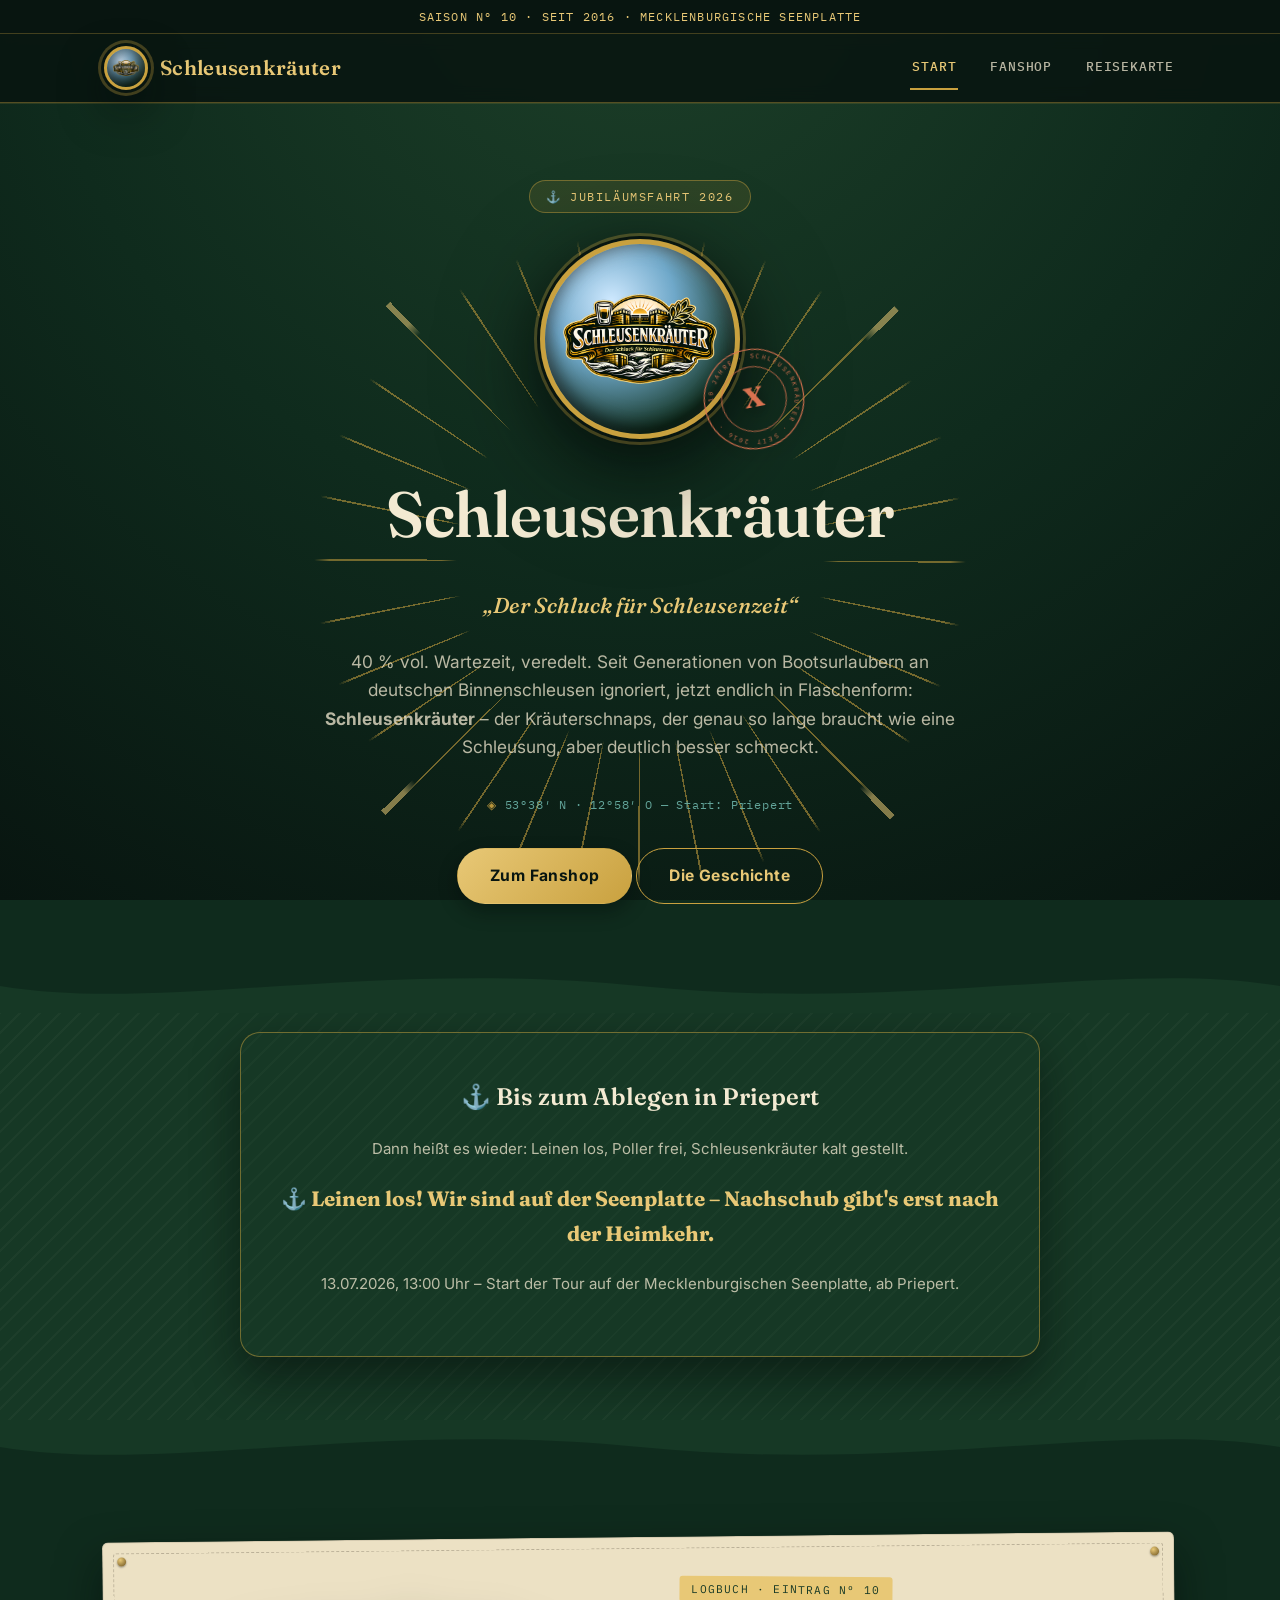
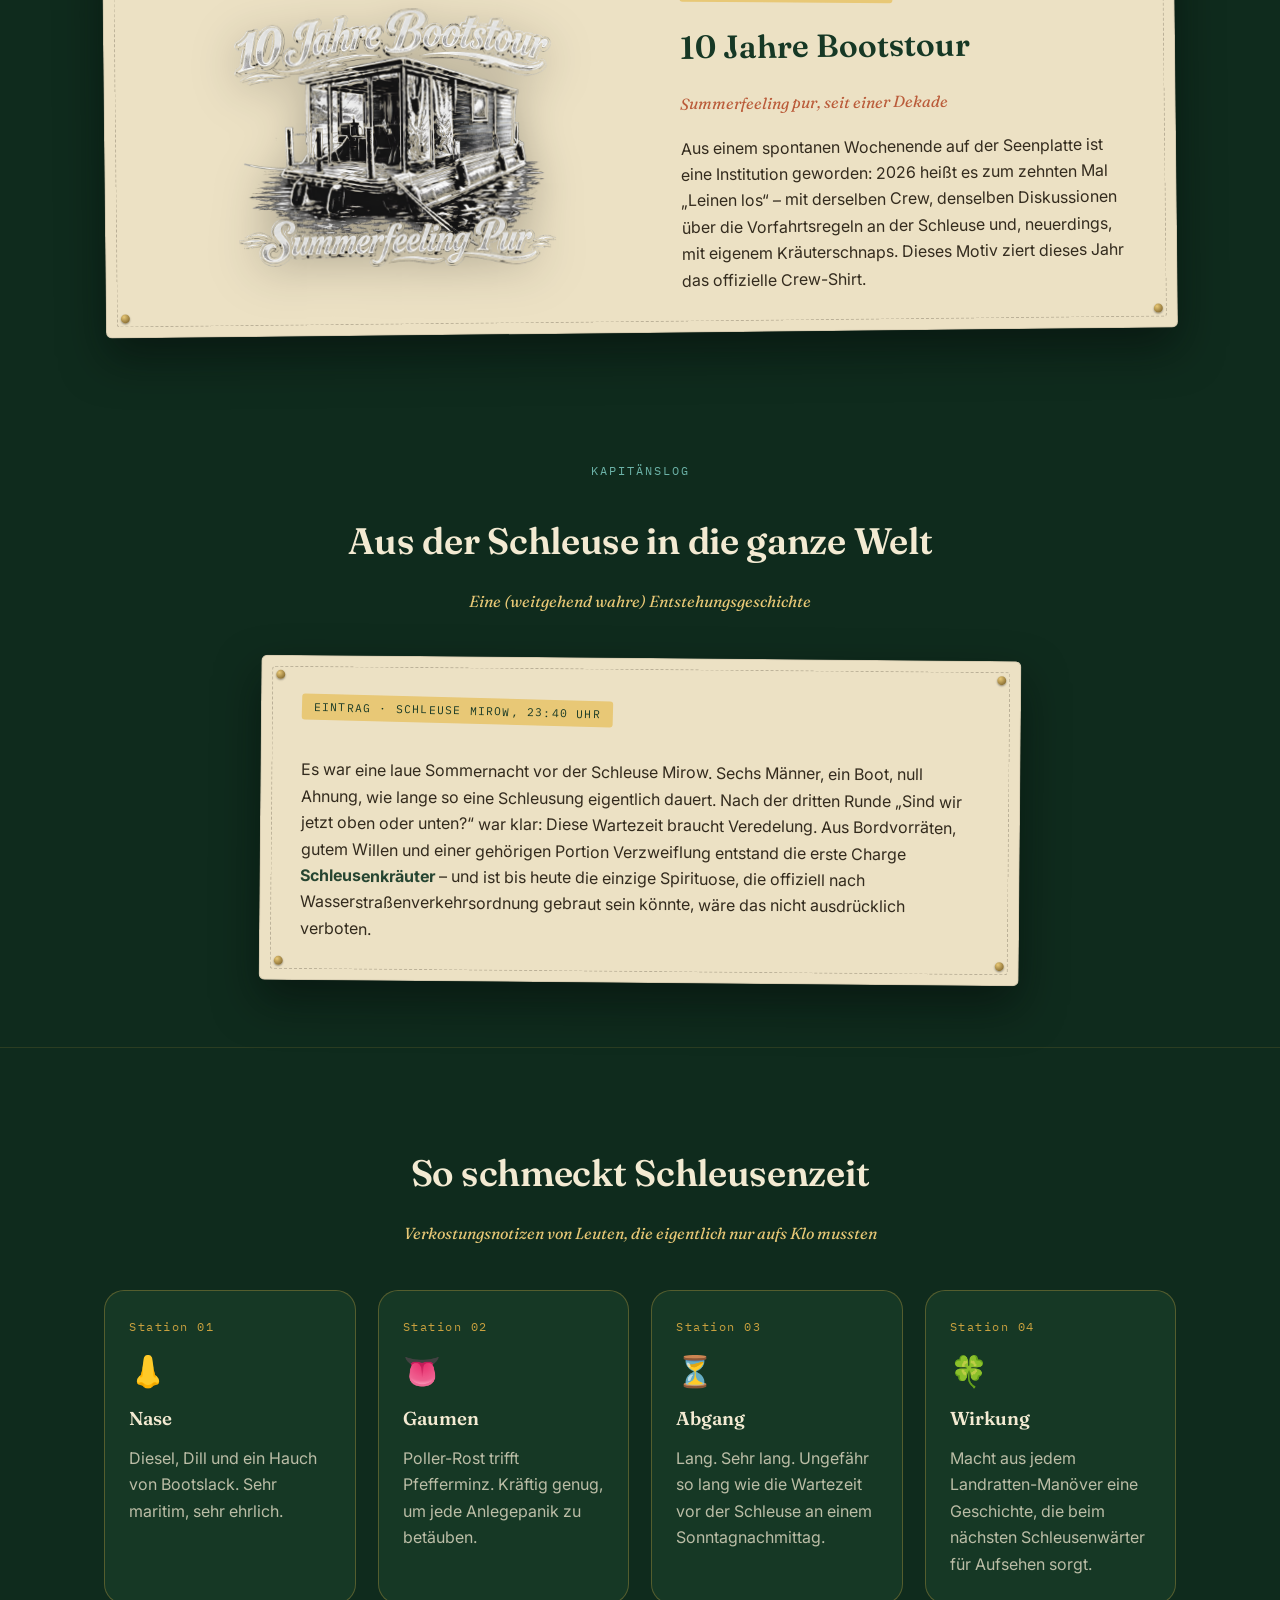
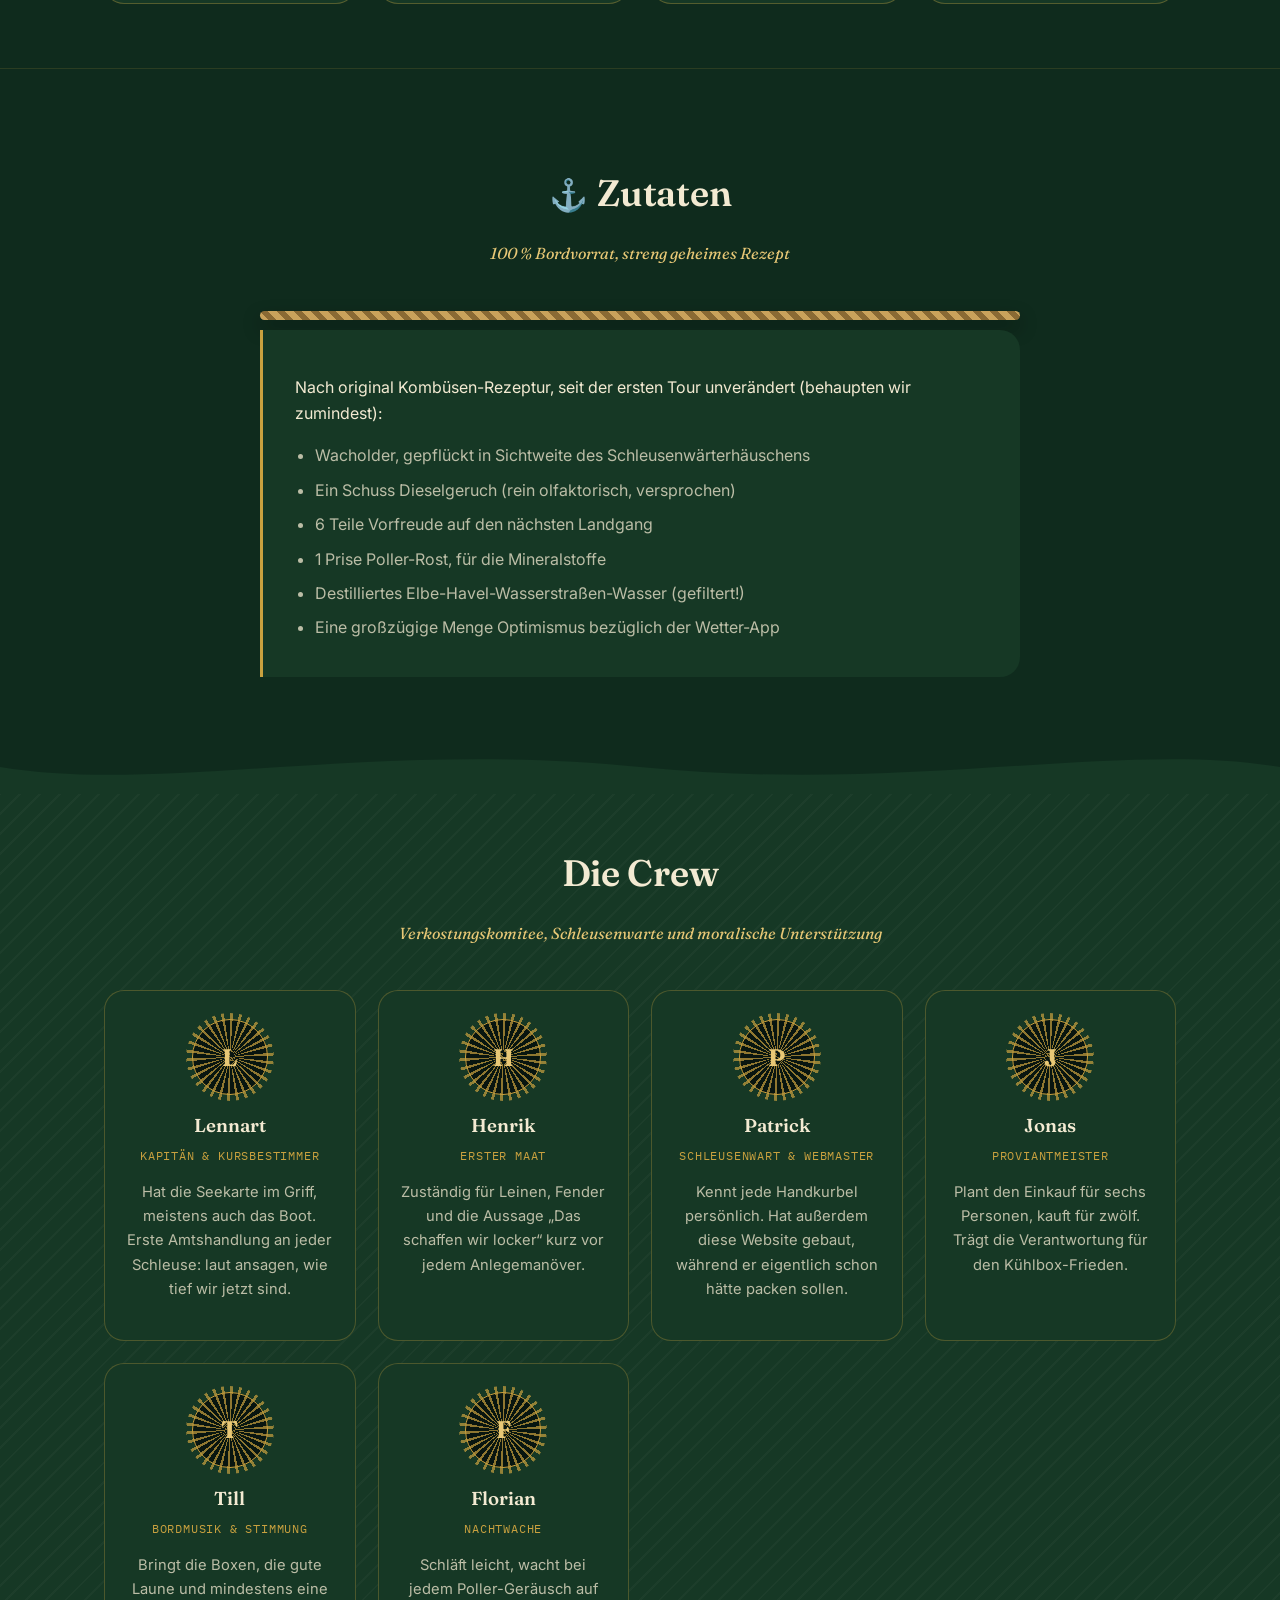
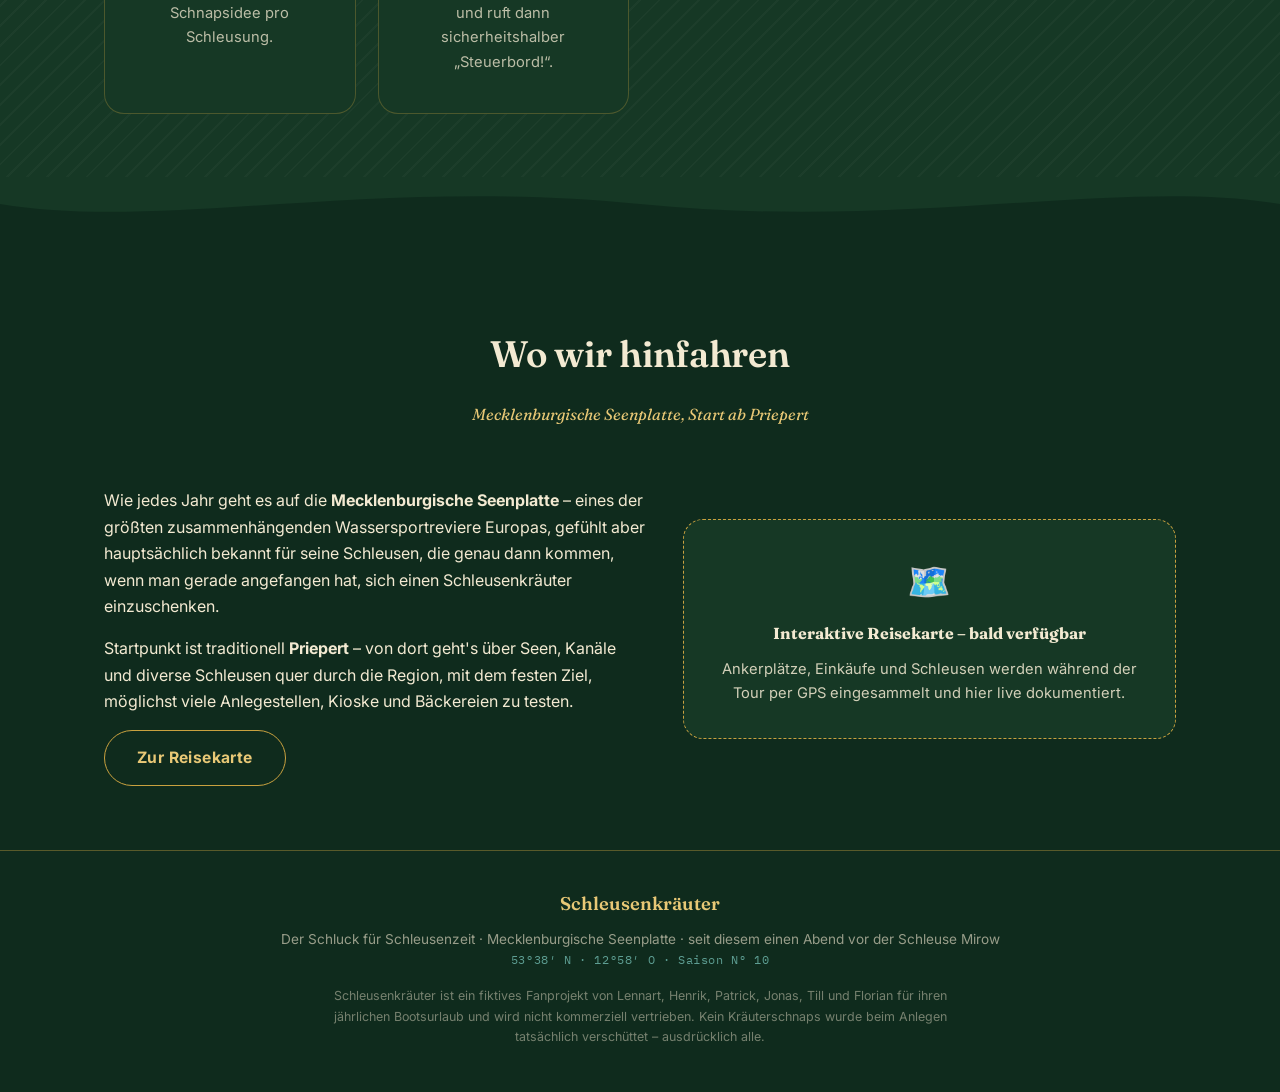
==== index.html @ 691bd2a2 "Schleusenkräuter Website" ====
<!DOCTYPE html>
<html lang="de">
<head>
<meta charset="UTF-8">
<meta name="viewport" content="width=device-width, initial-scale=1.0">
<title>Schleusenkräuter – Der Schluck für Schleusenzeit</title>
<meta name="description" content="Schleusenkräuter: der einzige Kräuterschnaps, der genau so lange braucht wie eine Schleusung. Aus der Schleuse in die ganze Welt.">
<link rel="icon" type="image/png" href="assets/img/favicon.png">
<link rel="preconnect" href="https://fonts.googleapis.com">
<link rel="preconnect" href="https://fonts.gstatic.com" crossorigin>
<link href="https://fonts.googleapis.com/css2?family=Fraunces:ital,opsz,wght@0,9..144,500;0,9..144,600;0,9..144,700;1,9..144,500;1,9..144,600&family=Inter:wght@400;500;600;700&family=IBM+Plex+Mono:wght@400;500;600&display=swap" rel="stylesheet">
<link rel="stylesheet" href="assets/css/style.css">
</head>
<body>

<a href="#main-content" class="skip-link">Zum Inhalt springen</a>

<div class="top-bar">Saison Nº 10 · Seit 2016 · Mecklenburgische Seenplatte</div>

<header class="site-header">
  <div class="nav-inner">
    <a href="index.html" class="brand">
      <span class="porthole"><img src="assets/img/logo.png" alt="Schleusenkräuter Logo"></span>
      Schleusenkräuter
    </a>
    <nav class="main-nav">
      <ul>
        <li><a href="index.html" class="active">Start</a></li>
        <li><a href="shop.html">Fanshop</a></li>
        <li><a href="karte.html">Reisekarte</a></li>
      </ul>
    </nav>
  </div>
</header>

<main id="main-content">

<section class="hero">
  <div class="compass-rose" aria-hidden="true"></div>
  <div class="container">
    <span class="hero-eyebrow"><span aria-hidden="true">⚓</span> Jubiläumsfahrt 2026</span>
    <div class="hero-badge-row">
      <div class="logo-hero porthole">
        <img src="assets/img/logo.png" alt="Schleusenkräuter Logo">
      </div>
      <svg class="stamp" viewBox="0 0 200 200" aria-hidden="true">
        <defs>
          <path id="stampCircle" d="M 100,100 m -76,0 a 76,76 0 1,1 152,0 a 76,76 0 1,1 -152,0" />
        </defs>
        <circle cx="100" cy="100" r="92" fill="none" stroke="currentColor" stroke-width="2"></circle>
        <circle cx="100" cy="100" r="60" fill="none" stroke="currentColor" stroke-width="1.5"></circle>
        <text font-family="var(--font-mono)" font-size="11.5" letter-spacing="3.2" fill="currentColor">
          <textPath href="#stampCircle" startOffset="2%">10 JAHRE · SCHLEUSENKRÄUTER · SEIT 2016 ·</textPath>
        </text>
        <text x="100" y="115" text-anchor="middle" font-family="var(--font-display)" font-weight="700" font-size="52" fill="currentColor">X</text>
      </svg>
    </div>
    <h1>Schleusenkräuter</h1>
    <p class="claim">„Der Schluck für Schleusenzeit“</p>
    <p class="lead">
      40&nbsp;% vol. Wartezeit, veredelt. Seit Generationen von Bootsurlaubern
      an deutschen Binnenschleusen ignoriert, jetzt endlich in Flaschenform:
      <strong>Schleusenkräuter</strong> – der Kräuterschnaps, der genau so lange
      braucht wie eine Schleusung, aber deutlich besser schmeckt.
    </p>
    <span class="coordinate-tag">53°38′ N · 12°58′ O — Start: Priepert</span>
    <div>
      <a href="shop.html" class="btn btn-primary">Zum Fanshop</a>
      <a href="#geschichte" class="btn btn-secondary">Die Geschichte</a>
    </div>
  </div>
</section>

<div class="wave-divider">
  <svg viewBox="0 0 1200 60" preserveAspectRatio="none" xmlns="http://www.w3.org/2000/svg">
    <path d="M0,30 C150,60 350,0 600,30 C850,60 1050,0 1200,30 L1200,60 L0,60 Z" fill="#163825"></path>
  </svg>
</div>

<section id="countdown" class="panel" style="border-top:none;padding-top:20px;">
  <div class="container">
    <div class="countdown-box">
      <h2><span aria-hidden="true">⚓</span> Bis zum Ablegen in Priepert</h2>
      <p class="countdown-note">Dann heißt es wieder: Leinen los, Poller frei, Schleusenkräuter kalt gestellt.</p>
      <div class="countdown-timer" id="countdown-timer">
        <div class="unit"><div class="num" id="cd-days">00</div><div class="label">Tage</div></div>
        <div class="unit"><div class="num" id="cd-hours">00</div><div class="label">Stunden</div></div>
        <div class="unit"><div class="num" id="cd-minutes">00</div><div class="label">Minuten</div></div>
        <div class="unit"><div class="num" id="cd-seconds">00</div><div class="label">Sekunden</div></div>
      </div>
      <p id="countdown-expired" class="countdown-expired" style="display:none;"></p>
      <p class="countdown-note">13.07.2026, 13:00 Uhr – Start der Tour auf der Mecklenburgischen Seenplatte, ab Priepert.</p>
    </div>
  </div>
</section>

<div class="wave-divider flip">
  <svg viewBox="0 0 1200 60" preserveAspectRatio="none" xmlns="http://www.w3.org/2000/svg">
    <path d="M0,30 C150,60 350,0 600,30 C850,60 1050,0 1200,30 L1200,60 L0,60 Z" fill="#163825"></path>
  </svg>
</div>

<section id="jubilaeum" style="border-top:none;">
  <div class="container">
    <div class="logbook-page">
      <span class="rivet tl"></span><span class="rivet tr"></span><span class="rivet bl"></span><span class="rivet br"></span>
      <div class="route-box">
        <div style="display:flex;justify-content:center;">
          <img src="assets/img/tshirt-design-10jahre.png" alt="10 Jahre Bootstour – Summerfeeling Pur" style="max-width:320px;width:100%;filter:drop-shadow(0 10px 24px rgba(0,0,0,0.35));">
        </div>
        <div>
          <span class="logbook-tab">Logbuch · Eintrag Nº 10</span>
          <h2 class="anchor">10 Jahre Bootstour</h2>
          <p class="section-sub">Summerfeeling pur, seit einer Dekade</p>
          <p>
            Aus einem spontanen Wochenende auf der Seenplatte ist eine Institution geworden:
            2026 heißt es zum zehnten Mal „Leinen los“ – mit derselben Crew, denselben
            Diskussionen über die Vorfahrtsregeln an der Schleuse und, neuerdings, mit
            eigenem Kräuterschnaps. Dieses Motiv ziert dieses Jahr das offizielle Crew-Shirt.
          </p>
        </div>
      </div>
    </div>
  </div>
</section>

<section id="geschichte" style="border-top:none;">
  <div class="container">
    <span class="eyebrow">Kapitänslog</span>
    <h2 class="section-title">Aus der Schleuse in die ganze Welt</h2>
    <p class="section-sub" style="text-align:center;">Eine (weitgehend wahre) Entstehungsgeschichte</p>
    <div class="logbook-page" style="max-width:760px;margin:0 auto;transform:rotate(0.5deg);">
      <span class="rivet tl"></span><span class="rivet tr"></span><span class="rivet bl"></span><span class="rivet br"></span>
      <span class="logbook-tab">Eintrag · Schleuse Mirow, 23:40 Uhr</span>
      <p>
        Es war eine laue Sommernacht vor der Schleuse Mirow. Sechs Männer, ein Boot,
        null Ahnung, wie lange so eine Schleusung eigentlich dauert. Nach der dritten
        Runde „Sind wir jetzt oben oder unten?“ war klar: Diese Wartezeit braucht
        Veredelung. Aus Bordvorräten, gutem Willen und einer gehörigen Portion
        Verzweiflung entstand die erste Charge <strong>Schleusenkräuter</strong> –
        und ist bis heute die einzige Spirituose, die offiziell nach Wasserstraßenverkehrsordnung
        gebraut sein könnte, wäre das nicht ausdrücklich verboten.
      </p>
    </div>
  </div>
</section>

<section id="verkostung">
  <div class="container">
    <h2 class="section-title">So schmeckt Schleusenzeit</h2>
    <p class="section-sub">Verkostungsnotizen von Leuten, die eigentlich nur aufs Klo mussten</p>
    <div class="tasting-grid">
      <div class="tasting-card">
        <span class="step">Station 01</span>
        <div class="icon" aria-hidden="true">👃</div>
        <h3>Nase</h3>
        <p>Diesel, Dill und ein Hauch von Bootslack. Sehr maritim, sehr ehrlich.</p>
      </div>
      <div class="tasting-card">
        <span class="step">Station 02</span>
        <div class="icon" aria-hidden="true">👅</div>
        <h3>Gaumen</h3>
        <p>Poller-Rost trifft Pfefferminz. Kräftig genug, um jede Anlegepanik zu betäuben.</p>
      </div>
      <div class="tasting-card">
        <span class="step">Station 03</span>
        <div class="icon" aria-hidden="true">⏳</div>
        <h3>Abgang</h3>
        <p>Lang. Sehr lang. Ungefähr so lang wie die Wartezeit vor der Schleuse an einem Sonntagnachmittag.</p>
      </div>
      <div class="tasting-card">
        <span class="step">Station 04</span>
        <div class="icon" aria-hidden="true">🍀</div>
        <h3>Wirkung</h3>
        <p>Macht aus jedem Landratten-Manöver eine Geschichte, die beim nächsten Schleusenwärter für Aufsehen sorgt.</p>
      </div>
    </div>
  </div>
</section>

<section id="zutaten">
  <div class="container">
    <h2 class="section-title anchor">Zutaten</h2>
    <p class="section-sub">100&nbsp;% Bordvorrat, streng geheimes Rezept</p>
    <div class="rope-divider"></div>
    <div class="ingredients-box">
      <p>Nach original Kombüsen-Rezeptur, seit der ersten Tour unverändert (behaupten wir zumindest):</p>
      <ul>
        <li>Wacholder, gepflückt in Sichtweite des Schleusenwärterhäuschens</li>
        <li>Ein Schuss Dieselgeruch (rein olfaktorisch, versprochen)</li>
        <li>6 Teile Vorfreude auf den nächsten Landgang</li>
        <li>1 Prise Poller-Rost, für die Mineralstoffe</li>
        <li>Destilliertes Elbe-Havel-Wasserstraßen-Wasser (gefiltert!)</li>
        <li>Eine großzügige Menge Optimismus bezüglich der Wetter-App</li>
      </ul>
    </div>
  </div>
</section>

<div class="wave-divider">
  <svg viewBox="0 0 1200 60" preserveAspectRatio="none" xmlns="http://www.w3.org/2000/svg">
    <path d="M0,30 C150,60 350,0 600,30 C850,60 1050,0 1200,30 L1200,60 L0,60 Z" fill="#163825"></path>
  </svg>
</div>

<section id="crew" class="panel" style="border-top:none;padding-top:20px;">
  <div class="container">
    <h2 class="section-title">Die Crew</h2>
    <p class="section-sub">Verkostungskomitee, Schleusenwarte und moralische Unterstützung</p>
    <div class="crew-grid">
      <div class="crew-card">
        <div class="crew-avatar"><span>L</span></div>
        <h3>Lennart</h3>
        <div class="crew-role">Kapitän &amp; Kursbestimmer</div>
        <p class="desc">Hat die Seekarte im Griff, meistens auch das Boot. Erste Amtshandlung an jeder Schleuse: laut ansagen, wie tief wir jetzt sind.</p>
      </div>
      <div class="crew-card">
        <div class="crew-avatar"><span>H</span></div>
        <h3>Henrik</h3>
        <div class="crew-role">Erster Maat</div>
        <p class="desc">Zuständig für Leinen, Fender und die Aussage „Das schaffen wir locker“ kurz vor jedem Anlegemanöver.</p>
      </div>
      <div class="crew-card">
        <div class="crew-avatar"><span>P</span></div>
        <h3>Patrick</h3>
        <div class="crew-role">Schleusenwart &amp; Webmaster</div>
        <p class="desc">Kennt jede Handkurbel persönlich. Hat außerdem diese Website gebaut, während er eigentlich schon hätte packen sollen.</p>
      </div>
      <div class="crew-card">
        <div class="crew-avatar"><span>J</span></div>
        <h3>Jonas</h3>
        <div class="crew-role">Proviantmeister</div>
        <p class="desc">Plant den Einkauf für sechs Personen, kauft für zwölf. Trägt die Verantwortung für den Kühlbox-Frieden.</p>
      </div>
      <div class="crew-card">
        <div class="crew-avatar"><span>T</span></div>
        <h3>Till</h3>
        <div class="crew-role">Bordmusik &amp; Stimmung</div>
        <p class="desc">Bringt die Boxen, die gute Laune und mindestens eine Schnapsidee pro Schleusung.</p>
      </div>
      <div class="crew-card">
        <div class="crew-avatar"><span>F</span></div>
        <h3>Florian</h3>
        <div class="crew-role">Nachtwache</div>
        <p class="desc">Schläft leicht, wacht bei jedem Poller-Geräusch auf und ruft dann sicherheitshalber „Steuerbord!“.</p>
      </div>
    </div>
  </div>
</section>

<div class="wave-divider flip">
  <svg viewBox="0 0 1200 60" preserveAspectRatio="none" xmlns="http://www.w3.org/2000/svg">
    <path d="M0,30 C150,60 350,0 600,30 C850,60 1050,0 1200,30 L1200,60 L0,60 Z" fill="#163825"></path>
  </svg>
</div>

<section id="reise" style="border-top:none;">
  <div class="container">
    <h2 class="section-title">Wo wir hinfahren</h2>
    <p class="section-sub">Mecklenburgische Seenplatte, Start ab Priepert</p>
    <div class="route-box">
      <div>
        <p>
          Wie jedes Jahr geht es auf die <strong>Mecklenburgische Seenplatte</strong> –
          eines der größten zusammenhängenden Wassersportreviere Europas, gefühlt aber
          hauptsächlich bekannt für seine Schleusen, die genau dann kommen, wenn man
          gerade angefangen hat, sich einen Schleusenkräuter einzuschenken.
        </p>
        <p>
          Startpunkt ist traditionell <strong>Priepert</strong> – von dort geht's über
          Seen, Kanäle und diverse Schleusen quer durch die Region, mit dem festen Ziel,
          möglichst viele Anlegestellen, Kioske und Bäckereien zu testen.
        </p>
        <a href="karte.html" class="btn btn-secondary">Zur Reisekarte</a>
      </div>
      <div class="route-map-teaser">
        <div class="pin" aria-hidden="true">🗺️</div>
        <strong>Interaktive Reisekarte – bald verfügbar</strong>
        <p style="margin:0;font-size:0.92rem;opacity:0.85;">
          Ankerplätze, Einkäufe und Schleusen werden während der Tour per GPS
          eingesammelt und hier live dokumentiert.
        </p>
      </div>
    </div>
  </div>
</section>

</main>

<footer class="site-footer">
  <div class="footer-brand">Schleusenkräuter</div>
  <div>Der Schluck für Schleusenzeit · Mecklenburgische Seenplatte · seit diesem einen Abend vor der Schleuse Mirow</div>
  <div class="footer-meta">53°38′ N · 12°58′ O · Saison Nº 10</div>
  <p class="disclaimer">
    Schleusenkräuter ist ein fiktives Fanprojekt von Lennart, Henrik, Patrick, Jonas, Till
    und Florian für ihren jährlichen Bootsurlaub und wird nicht kommerziell vertrieben.
    Kein Kräuterschnaps wurde beim Anlegen tatsächlich verschüttet – ausdrücklich alle.
  </p>
</footer>

<script src="assets/js/countdown.js"></script>
</body>
</html>
---- assets/css/style.css ----
/* ===========================================================
   Schleusenkräuter – "Der Schluck für Schleusenzeit"
   Design: Logbuch am Nachtwasser — Bordinstrumente, Chartpapier,
   Messing-Beschläge. Palette und Bogen-Typografie sind vom
   Original-Logo abgeleitet.
   =========================================================== */

:root {
  /* Nachtwasser / Marine */
  --ink: #081510;
  --marine: #0f2b1d;
  --marine-2: #16382585;
  --marine-2-solid: #163825;
  --marine-3: #1e4a32;

  /* Messing / Brass */
  --brass: #c9a13f;
  --brass-light: #e8c876;
  --brass-dim: #8a6f34;

  /* Chartpapier */
  --cream: #f3ead2;
  --cream-dim: rgba(243, 234, 210, 0.75);
  --paper: #ece1c4;
  --paper-ink: #241c10;

  /* Signal / Akzent */
  --rust: #b6502e;
  --rust-light: #d97250;
  --teal: #3f8f83;
  --teal-light: #6cb3a8;

  --shadow: 0 20px 44px rgba(3, 10, 7, 0.5);
  --shadow-sm: 0 8px 18px rgba(3, 10, 7, 0.4);
  --radius: 20px;
  --radius-sm: 12px;

  --font-display: "Fraunces", Georgia, "Times New Roman", serif;
  --font-body: "Inter", "Segoe UI", Tahoma, Geneva, Verdana, sans-serif;
  --font-mono: "IBM Plex Mono", "Consolas", monospace;
}

* { box-sizing: border-box; }

html { scroll-behavior: smooth; }

body {
  margin: 0;
  background-color: var(--marine);
  background-image:
    radial-gradient(circle at 50% -8%, #1d4029 0%, #0f2b1d 52%, var(--ink) 100%),
    repeating-linear-gradient(0deg, rgba(201, 161, 63, 0.045) 0px, rgba(201, 161, 63, 0.045) 1px, transparent 1px, transparent 30px),
    repeating-linear-gradient(90deg, rgba(201, 161, 63, 0.045) 0px, rgba(201, 161, 63, 0.045) 1px, transparent 1px, transparent 30px);
  background-attachment: fixed;
  color: var(--cream);
  font-family: var(--font-body);
  line-height: 1.65;
  -webkit-font-smoothing: antialiased;
}

a { color: inherit; }

img { max-width: 100%; display: block; }

.container {
  max-width: 1120px;
  margin: 0 auto;
  padding: 0 24px;
}

:focus-visible {
  outline: 2px solid var(--brass-light);
  outline-offset: 3px;
  border-radius: 4px;
}

@media (prefers-reduced-motion: reduce) {
  *, *::before, *::after { animation-duration: 0.001ms !important; animation-iteration-count: 1 !important; transition-duration: 0.001ms !important; }
}

.skip-link {
  position: absolute;
  left: 12px;
  top: -60px;
  z-index: 100;
  background: var(--brass-light);
  color: var(--ink);
  font-family: var(--font-mono);
  font-size: 0.85rem;
  font-weight: 600;
  padding: 12px 20px;
  border-radius: 8px;
  text-decoration: none;
  transition: top 0.2s;
}

.skip-link:focus {
  top: 12px;
}

/* ---------- Utility bar ---------- */
.top-bar {
  background: var(--ink);
  color: var(--brass-light);
  font-family: var(--font-mono);
  font-size: 0.72rem;
  letter-spacing: 1.2px;
  text-transform: uppercase;
  text-align: center;
  padding: 7px 12px;
  border-bottom: 1px solid rgba(201, 161, 63, 0.3);
}

/* ---------- Header / Nav ---------- */
header.site-header {
  position: sticky;
  top: 0;
  z-index: 50;
  background: rgba(8, 21, 16, 0.88);
  backdrop-filter: blur(8px);
  border-bottom: 1px solid rgba(201, 161, 63, 0.4);
}

.nav-inner {
  display: flex;
  align-items: center;
  justify-content: space-between;
  padding: 12px 24px;
  max-width: 1120px;
  margin: 0 auto;
}

.brand {
  display: flex;
  align-items: center;
  gap: 12px;
  font-family: var(--font-display);
  font-weight: 600;
  font-size: 1.28rem;
  color: var(--brass-light);
  text-decoration: none;
  letter-spacing: 0.3px;
}

.brand img { width: 44px; height: auto; border-radius: 8px; }

nav.main-nav ul {
  list-style: none;
  display: flex;
  gap: 30px;
  margin: 0;
  padding: 0;
}

nav.main-nav a {
  display: inline-flex;
  align-items: center;
  min-height: 44px;
  text-decoration: none;
  color: var(--cream-dim);
  font-family: var(--font-mono);
  font-size: 0.82rem;
  font-weight: 500;
  letter-spacing: 0.8px;
  text-transform: uppercase;
  padding: 0 2px;
  border-bottom: 2px solid transparent;
  transition: border-color 0.2s, color 0.2s;
}

nav.main-nav a:hover,
nav.main-nav a.active {
  color: var(--brass-light);
  border-color: var(--brass);
}

/* ---------- Buttons ---------- */
.btn {
  display: inline-flex;
  align-items: center;
  justify-content: center;
  min-height: 44px;
  padding: 14px 32px;
  border-radius: 40px;
  font-weight: 700;
  text-decoration: none;
  letter-spacing: 0.4px;
  transition: transform 0.15s, box-shadow 0.15s, background 0.15s;
  border: 1.5px solid transparent;
  cursor: pointer;
  font-size: 0.98rem;
  font-family: var(--font-body);
}

.btn-primary {
  background: linear-gradient(135deg, var(--brass-light), var(--brass));
  color: var(--ink);
  box-shadow: var(--shadow-sm);
}

.btn-primary:hover { transform: translateY(-2px); box-shadow: var(--shadow); }
.btn-primary:active:not(.disabled):not([disabled]) { transform: scale(0.97); }

.btn-secondary {
  background: transparent;
  color: var(--brass-light);
  border-color: var(--brass);
}

.btn-secondary:hover {
  background: rgba(201, 161, 63, 0.12);
  border-color: var(--brass-light);
}

.btn-secondary:active:not(.disabled):not([disabled]) { transform: scale(0.97); }

.btn[disabled],
.btn.disabled {
  opacity: 0.55;
  cursor: not-allowed;
  filter: grayscale(0.3);
}

/* ---------- Hero ---------- */
.hero {
  position: relative;
  text-align: center;
  padding: 76px 24px 56px;
  overflow: hidden;
  isolation: isolate;
}

.compass-rose {
  position: absolute;
  top: 50%;
  left: 50%;
  width: min(78vw, 720px);
  aspect-ratio: 1;
  transform: translate(-50%, -46%);
  border-radius: 50%;
  z-index: -1;
  pointer-events: none;
  opacity: 0.55;
}

.compass-rose::before,
.compass-rose::after {
  content: "";
  position: absolute;
  inset: 0;
  border-radius: 50%;
}

.compass-rose::before {
  background: repeating-conic-gradient(from 0deg, var(--brass) 0deg 0.35deg, transparent 0.35deg 11.25deg);
  -webkit-mask-image: radial-gradient(circle, transparent 36%, #000 39%, #000 61%, transparent 64%);
  mask-image: radial-gradient(circle, transparent 36%, #000 39%, #000 61%, transparent 64%);
  animation: compass-spin 200s linear infinite;
}

.compass-rose::after {
  background: repeating-conic-gradient(from 45deg, var(--brass-light) 0deg 1deg, transparent 1deg 90deg);
  -webkit-mask-image: radial-gradient(circle, transparent 62%, #000 65%, #000 74%, transparent 77%);
  mask-image: radial-gradient(circle, transparent 62%, #000 65%, #000 74%, transparent 77%);
}

@keyframes compass-spin {
  to { transform: rotate(360deg); }
}

.hero-eyebrow {
  display: inline-flex;
  align-items: center;
  gap: 8px;
  font-family: var(--font-mono);
  font-size: 0.72rem;
  letter-spacing: 1.6px;
  text-transform: uppercase;
  color: var(--brass-light);
  background: rgba(201, 161, 63, 0.12);
  border: 1px solid rgba(201, 161, 63, 0.45);
  border-radius: 30px;
  padding: 6px 16px;
  margin-bottom: 26px;
}

.hero-badge-row {
  position: relative;
  display: flex;
  justify-content: center;
  margin-bottom: 22px;
}

.hero .logo-hero {
  width: 220px;
  margin: 0 auto;
  filter: drop-shadow(var(--shadow));
}

.stamp {
  position: absolute;
  right: calc(50% - 168px);
  bottom: -14px;
  width: 108px;
  height: 108px;
  color: var(--rust-light);
  transform: rotate(-11deg);
  filter: drop-shadow(0 4px 8px rgba(0, 0, 0, 0.45));
}

.stamp text { fill: currentColor; }

.hero h1 {
  font-family: var(--font-display);
  font-weight: 600;
  font-size: clamp(2.4rem, 6vw, 4rem);
  margin: 0 0 10px;
  color: var(--cream);
  letter-spacing: -0.5px;
}

.hero .claim {
  font-family: var(--font-display);
  font-style: italic;
  font-weight: 500;
  font-size: 1.35rem;
  color: var(--brass-light);
  margin-bottom: 24px;
}

.hero .lead {
  max-width: 640px;
  margin: 0 auto 28px;
  font-size: 1.08rem;
  color: var(--cream-dim);
}

.coordinate-tag {
  display: inline-block;
  font-family: var(--font-mono);
  font-size: 0.78rem;
  letter-spacing: 0.8px;
  color: var(--teal-light);
  margin-bottom: 34px;
  opacity: 0.9;
}

.coordinate-tag::before { content: "◈ "; color: var(--brass); }

/* ---------- Wave dividers ---------- */
.wave-divider {
  display: block;
  width: 100%;
  height: 54px;
  margin: -1px 0;
  line-height: 0;
  position: relative;
  z-index: 1;
}

.wave-divider svg { width: 100%; height: 100%; display: block; }

.wave-divider.flip { transform: rotate(180deg); }

/* ---------- Sections ---------- */
section {
  padding: 64px 0;
  border-top: 1px solid rgba(201, 161, 63, 0.15);
  position: relative;
}

.eyebrow {
  display: block;
  text-align: center;
  font-family: var(--font-mono);
  font-size: 0.75rem;
  letter-spacing: 2px;
  text-transform: uppercase;
  color: var(--teal-light);
  margin-bottom: 12px;
}

.section-title {
  font-family: var(--font-display);
  font-weight: 600;
  font-size: clamp(1.7rem, 3.2vw, 2.3rem);
  color: var(--cream);
  text-align: center;
  margin-bottom: 8px;
  letter-spacing: -0.3px;
}

.section-sub {
  text-align: center;
  color: var(--brass-light);
  font-family: var(--font-display);
  font-style: italic;
  margin-bottom: 44px;
}

/* ---------- Countdown / Bordinstrument ---------- */
.countdown-box {
  background:
    repeating-linear-gradient(135deg, rgba(243, 234, 210, 0.025) 0px, rgba(243, 234, 210, 0.025) 2px, transparent 2px, transparent 14px),
    var(--marine-2-solid);
  border: 1px solid rgba(201, 161, 63, 0.5);
  border-radius: var(--radius);
  padding: 44px 28px;
  text-align: center;
  box-shadow: var(--shadow);
  max-width: 800px;
  margin: 0 auto;
}

.countdown-box h2 {
  font-family: var(--font-display);
  font-weight: 600;
  color: var(--cream);
  margin-top: 0;
}

.countdown-timer {
  display: flex;
  justify-content: center;
  gap: 16px;
  flex-wrap: wrap;
  margin: 30px 0 14px;
}

.countdown-timer .unit {
  background: var(--ink);
  border: 1.5px solid var(--brass);
  border-radius: 14px;
  min-width: 92px;
  padding: 18px 10px;
  box-shadow: inset 0 0 0 3px rgba(201, 161, 63, 0.12);
}

.countdown-timer .unit .num {
  font-size: 2.1rem;
  font-weight: 600;
  color: var(--brass-light);
  font-family: var(--font-mono);
  line-height: 1;
  font-variant-numeric: tabular-nums;
}

.countdown-timer .unit .label {
  font-size: 0.68rem;
  text-transform: uppercase;
  letter-spacing: 1.4px;
  color: var(--cream-dim);
  margin-top: 8px;
  font-family: var(--font-mono);
}

.countdown-note {
  font-size: 0.94rem;
  color: var(--cream-dim);
}

.countdown-expired {
  font-size: 1.3rem;
  color: var(--brass-light);
  font-weight: 700;
  font-family: var(--font-display);
}

/* ---------- Logbuch-Seiten (Chartpapier-Karten) ---------- */
.logbook-page {
  background: var(--paper);
  color: var(--paper-ink);
  border-radius: 6px;
  padding: 38px 40px;
  box-shadow: var(--shadow);
  position: relative;
  transform: rotate(-0.6deg);
  border: 1px solid rgba(36, 28, 16, 0.12);
}

.logbook-page::before {
  content: "";
  position: absolute;
  inset: 10px;
  border: 1px dashed rgba(36, 28, 16, 0.25);
  border-radius: 3px;
  pointer-events: none;
}

.logbook-page .rivet {
  position: absolute;
  width: 9px;
  height: 9px;
  border-radius: 50%;
  background: radial-gradient(circle at 35% 30%, var(--brass-light), var(--brass-dim) 75%);
  box-shadow: 0 1px 2px rgba(0, 0, 0, 0.4);
}

.logbook-page .rivet.tl { top: 14px; left: 14px; }
.logbook-page .rivet.tr { top: 14px; right: 14px; }
.logbook-page .rivet.bl { bottom: 14px; left: 14px; }
.logbook-page .rivet.br { bottom: 14px; right: 14px; }

.logbook-tab {
  display: inline-block;
  font-family: var(--font-mono);
  font-size: 0.7rem;
  letter-spacing: 1.2px;
  text-transform: uppercase;
  color: var(--marine-2-solid);
  background: var(--brass-light);
  padding: 4px 12px;
  border-radius: 3px;
  margin-bottom: 18px;
  transform: rotate(1deg);
}

.logbook-page h2 {
  font-family: var(--font-display);
  font-weight: 600;
  font-size: clamp(1.5rem, 3vw, 2rem);
  color: var(--marine-2-solid);
  margin: 0 0 6px;
}

.logbook-page .section-sub {
  color: var(--rust);
  text-align: left;
  margin-bottom: 18px;
}

.logbook-page p { color: var(--paper-ink); opacity: 0.92; }
.logbook-page p:last-child { margin-bottom: 0; }
.logbook-page strong { color: var(--marine-2-solid); }

/* ---------- Tasting notes / product ---------- */
.tasting-grid {
  display: grid;
  grid-template-columns: repeat(auto-fit, minmax(220px, 1fr));
  gap: 22px;
  margin-top: 10px;
}

.tasting-card {
  background: var(--marine-2-solid);
  border: 1px solid rgba(201, 161, 63, 0.35);
  border-radius: var(--radius);
  padding: 26px 24px;
  text-align: left;
  position: relative;
}

.tasting-card .step {
  font-family: var(--font-mono);
  font-size: 0.72rem;
  letter-spacing: 1.5px;
  color: var(--brass);
  display: block;
  margin-bottom: 10px;
}

.tasting-card .icon { font-size: 1.9rem; margin-bottom: 8px; display: block; }

.tasting-card h3 {
  color: var(--cream);
  font-family: var(--font-display);
  font-weight: 600;
  margin: 0 0 10px;
}

.tasting-card p { color: var(--cream-dim); margin: 0; }

.ingredients-box {
  background: var(--marine-2-solid);
  border-left: 3px solid var(--brass);
  border-radius: 0 var(--radius) var(--radius) 0;
  padding: 28px 32px;
  max-width: 760px;
  margin: 0 auto;
}

.ingredients-box ul { margin: 12px 0 0; padding-left: 20px; }
.ingredients-box li { margin-bottom: 8px; color: var(--cream-dim); }

/* ---------- Crew ---------- */
.crew-grid {
  display: grid;
  grid-template-columns: repeat(auto-fit, minmax(210px, 1fr));
  gap: 22px;
}

.crew-card {
  background: var(--marine-2-solid);
  border: 1px solid rgba(201, 161, 63, 0.3);
  border-radius: var(--radius);
  padding: 28px 20px 24px;
  text-align: center;
  transition: transform 0.2s, border-color 0.2s;
}

.crew-card:hover { transform: translateY(-4px); border-color: rgba(201, 161, 63, 0.6); }

.crew-avatar {
  position: relative;
  width: 76px;
  height: 76px;
  border-radius: 50%;
  margin: 0 auto 16px;
  display: flex;
  align-items: center;
  justify-content: center;
  background: var(--ink);
}

.crew-avatar::before {
  content: "";
  position: absolute;
  inset: -6px;
  border-radius: 50%;
  background: repeating-conic-gradient(var(--brass) 0deg 4deg, transparent 4deg 12deg);
  opacity: 0.7;
}

.crew-avatar::after {
  content: "";
  position: absolute;
  inset: 0;
  border-radius: 50%;
  border: 1.5px solid var(--brass);
}

.crew-avatar span {
  position: relative;
  font-family: var(--font-display);
  font-weight: 700;
  font-size: 1.5rem;
  color: var(--brass-light);
}

.crew-card h3 {
  margin: 0 0 4px;
  color: var(--cream);
  font-family: var(--font-display);
  font-weight: 600;
}

.crew-role {
  color: var(--brass);
  font-family: var(--font-mono);
  font-size: 0.72rem;
  text-transform: uppercase;
  letter-spacing: 0.8px;
  margin-bottom: 12px;
}

.crew-card p.desc {
  font-size: 0.92rem;
  color: var(--cream-dim);
}

/* ---------- Route teaser ---------- */
.route-box {
  display: grid;
  grid-template-columns: 1.1fr 1fr;
  gap: 36px;
  align-items: center;
}

@media (max-width: 760px) {
  .route-box { grid-template-columns: 1fr; }
}

.route-map-teaser {
  background: var(--marine-2-solid);
  border: 1.5px dashed var(--brass);
  border-radius: var(--radius);
  padding: 30px;
  text-align: center;
  min-height: 220px;
  display: flex;
  flex-direction: column;
  justify-content: center;
  gap: 10px;
}

.route-map-teaser .pin { font-size: 2.2rem; }
.route-map-teaser strong { font-family: var(--font-display); color: var(--cream); }

/* ---------- Footer ---------- */
footer.site-footer {
  border-top: 1px solid rgba(201, 161, 63, 0.4);
  padding: 38px 24px 44px;
  text-align: center;
  font-size: 0.85rem;
  color: rgba(243, 234, 210, 0.6);
}

footer.site-footer .footer-brand {
  font-family: var(--font-display);
  font-weight: 600;
  color: var(--brass-light);
  font-size: 1.15rem;
  margin-bottom: 8px;
}

footer.site-footer .footer-meta {
  font-family: var(--font-mono);
  font-size: 0.75rem;
  letter-spacing: 0.6px;
  color: var(--teal-light);
  opacity: 0.85;
}

footer.site-footer .disclaimer {
  max-width: 640px;
  margin: 16px auto 0;
  font-size: 0.78rem;
  opacity: 0.75;
}

/* ---------- Shop ---------- */
.shop-header {
  text-align: center;
  padding: 54px 24px 20px;
}

.shop-header h1 {
  font-family: var(--font-display);
  font-weight: 600;
  color: var(--cream);
  font-size: clamp(2rem, 4vw, 2.7rem);
  margin-bottom: 8px;
}

.shop-banner {
  background: var(--rust);
  color: var(--cream);
  text-align: center;
  padding: 11px;
  font-family: var(--font-mono);
  font-size: 0.82rem;
  font-weight: 500;
  letter-spacing: 0.5px;
}

.product-grid {
  display: grid;
  grid-template-columns: repeat(auto-fit, minmax(250px, 1fr));
  gap: 26px;
  padding: 32px 0 72px;
}

.product-card {
  background: var(--marine-2-solid);
  border: 1px solid rgba(201, 161, 63, 0.3);
  border-radius: var(--radius);
  overflow: hidden;
  box-shadow: var(--shadow-sm);
  display: flex;
  flex-direction: column;
  position: relative;
  transition: transform 0.2s, box-shadow 0.2s;
}

.product-card:hover { transform: translateY(-3px); box-shadow: var(--shadow); }

.product-media {
  position: relative;
  background: var(--ink);
  padding: 26px;
  aspect-ratio: 1 / 1;
  display: flex;
  align-items: center;
  justify-content: center;
}

.product-media img {
  width: 110px;
  opacity: 0.92;
  filter: grayscale(0.15);
}

.sold-out-stamp {
  position: absolute;
  top: 16px;
  right: -34px;
  transform: rotate(35deg);
  background: var(--rust);
  color: var(--cream);
  font-family: var(--font-mono);
  font-weight: 600;
  font-size: 0.72rem;
  letter-spacing: 1.2px;
  text-transform: uppercase;
  padding: 6px 40px;
  box-shadow: 0 3px 8px rgba(0, 0, 0, 0.4);
}

.product-body {
  padding: 20px 22px 24px;
  display: flex;
  flex-direction: column;
  flex-grow: 1;
}

.product-body h3 {
  font-family: var(--font-display);
  font-weight: 600;
  color: var(--cream);
  margin: 0 0 4px;
}

.product-price {
  color: var(--brass-light);
  font-family: var(--font-mono);
  font-weight: 600;
  font-size: 0.95rem;
  margin-bottom: 12px;
}

.product-price .old { text-decoration: line-through; opacity: 0.6; margin-left: 6px; font-weight: 400; }

.product-reason {
  font-size: 0.88rem;
  color: var(--cream-dim);
  background: rgba(0, 0, 0, 0.22);
  border-left: 3px solid var(--brass);
  padding: 12px 14px;
  border-radius: 0 8px 8px 0;
  margin-bottom: 16px;
  flex-grow: 1;
}

.product-reason strong { color: var(--brass-light); }

.product-body .btn { align-self: flex-start; margin-top: auto; }

/* ---------- Karte page ---------- */
.map-page-header {
  text-align: center;
  padding: 54px 24px 10px;
}

#reise-karte {
  height: 560px;
  width: 100%;
  border-radius: var(--radius);
  border: 1.5px solid var(--brass);
  box-shadow: var(--shadow);
}

.legend {
  display: flex;
  justify-content: center;
  gap: 26px;
  flex-wrap: wrap;
  margin: 22px 0 14px;
  font-family: var(--font-mono);
  font-size: 0.82rem;
  color: var(--cream-dim);
}

.legend span {
  display: inline-flex;
  align-items: center;
  gap: 8px;
}

.legend .dot {
  width: 13px;
  height: 13px;
  border-radius: 50%;
  display: inline-block;
  border: 1.5px solid rgba(243, 234, 210, 0.5);
}

.dot.anker { background: #4f9dff; }
.dot.einkauf { background: #ffcc4f; }
.dot.schleuse { background: #ff6b4f; }

.map-note {
  max-width: 700px;
  margin: 26px auto 60px;
  background: var(--marine-2-solid);
  border: 1px solid rgba(201, 161, 63, 0.35);
  border-radius: var(--radius);
  padding: 24px 28px;
  font-size: 0.92rem;
  color: var(--cream-dim);
}

.map-note code {
  background: rgba(0, 0, 0, 0.35);
  padding: 2px 6px;
  border-radius: 4px;
  color: var(--brass-light);
  font-family: var(--font-mono);
}

/* ---------- Maritime Deko ---------- */

.porthole {
  position: relative;
  border-radius: 50%;
  background: radial-gradient(circle at 35% 30%, #cfe9ff 0%, #6fa8c9 35%, #123321 75%);
  border: 5px solid var(--brass);
  box-shadow:
    0 0 0 3px var(--ink),
    0 0 0 6px rgba(201, 161, 63, 0.3),
    inset 0 0 18px rgba(0, 0, 0, 0.55),
    var(--shadow);
  display: flex;
  align-items: center;
  justify-content: center;
  overflow: hidden;
}

.porthole::before {
  content: "";
  position: absolute;
  inset: 0;
  border-radius: 50%;
  box-shadow: inset 0 8px 16px rgba(255, 255, 255, 0.15), inset 0 -10px 20px rgba(0, 0, 0, 0.4);
  pointer-events: none;
}

.hero .logo-hero.porthole {
  width: 200px;
  height: 200px;
  padding: 18px;
}

.hero .logo-hero.porthole img { width: 100%; height: 100%; object-fit: contain; }

.brand .porthole {
  width: 44px;
  height: 44px;
  border-width: 3px;
  flex-shrink: 0;
}

.brand .porthole img { width: 70%; height: 70%; object-fit: contain; }

/* Tau / Seil als Trenner */
.rope-divider {
  height: 9px;
  border-radius: 6px;
  margin: 0 auto 10px;
  max-width: 760px;
  background: repeating-linear-gradient(45deg, #c9a25b 0 6px, #8a6a34 6px 12px);
  box-shadow: var(--shadow-sm);
}

/* Anker vor Section-Titeln */
.section-title.anchor::before {
  content: "⚓";
  display: inline-block;
  margin-right: 10px;
  color: var(--brass);
  font-size: 0.85em;
}

/* Segeltuch-Textur für Panels */
.panel {
  background:
    repeating-linear-gradient(135deg, rgba(243, 234, 210, 0.03) 0px, rgba(243, 234, 210, 0.03) 2px, transparent 2px, transparent 14px),
    var(--marine-2-solid);
}

/* Produkt-Icons im Shop: Bullauge statt Logo-Wiederholung */
.product-media.porthole-media {
  background: var(--ink);
  padding: 30px;
}

.product-media .porthole {
  width: 140px;
  height: 140px;
  padding: 0;
}

.product-media .porthole img {
  width: 62%;
  height: 62%;
  object-fit: contain;
  filter: drop-shadow(0 2px 4px rgba(0, 0, 0, 0.5));
}

/* Echte Produktfotos (kein Bullauge, volle Fläche) */
.product-media.photo {
  padding: 0;
  aspect-ratio: 1 / 1;
  background: var(--ink);
}

.product-media.photo img {
  width: 100%;
  height: 100%;
  object-fit: cover;
  opacity: 1;
  filter: none;
}

.product-media.photo .real-badge {
  position: absolute;
  bottom: 10px;
  left: 10px;
  background: rgba(8, 21, 16, 0.85);
  border: 1px solid var(--brass);
  color: var(--brass-light);
  font-family: var(--font-mono);
  font-size: 0.65rem;
  letter-spacing: 0.5px;
  padding: 3px 9px;
  border-radius: 20px;
  text-transform: uppercase;
}

/* ---------- Responsive nav ---------- */
@media (max-width: 640px) {
  .nav-inner { flex-direction: column; gap: 10px; }
  nav.main-nav ul { gap: 16px; flex-wrap: wrap; justify-content: center; }
  .stamp { right: calc(50% - 96px); width: 84px; height: 84px; }
  .logbook-page { padding: 30px 22px; }
}
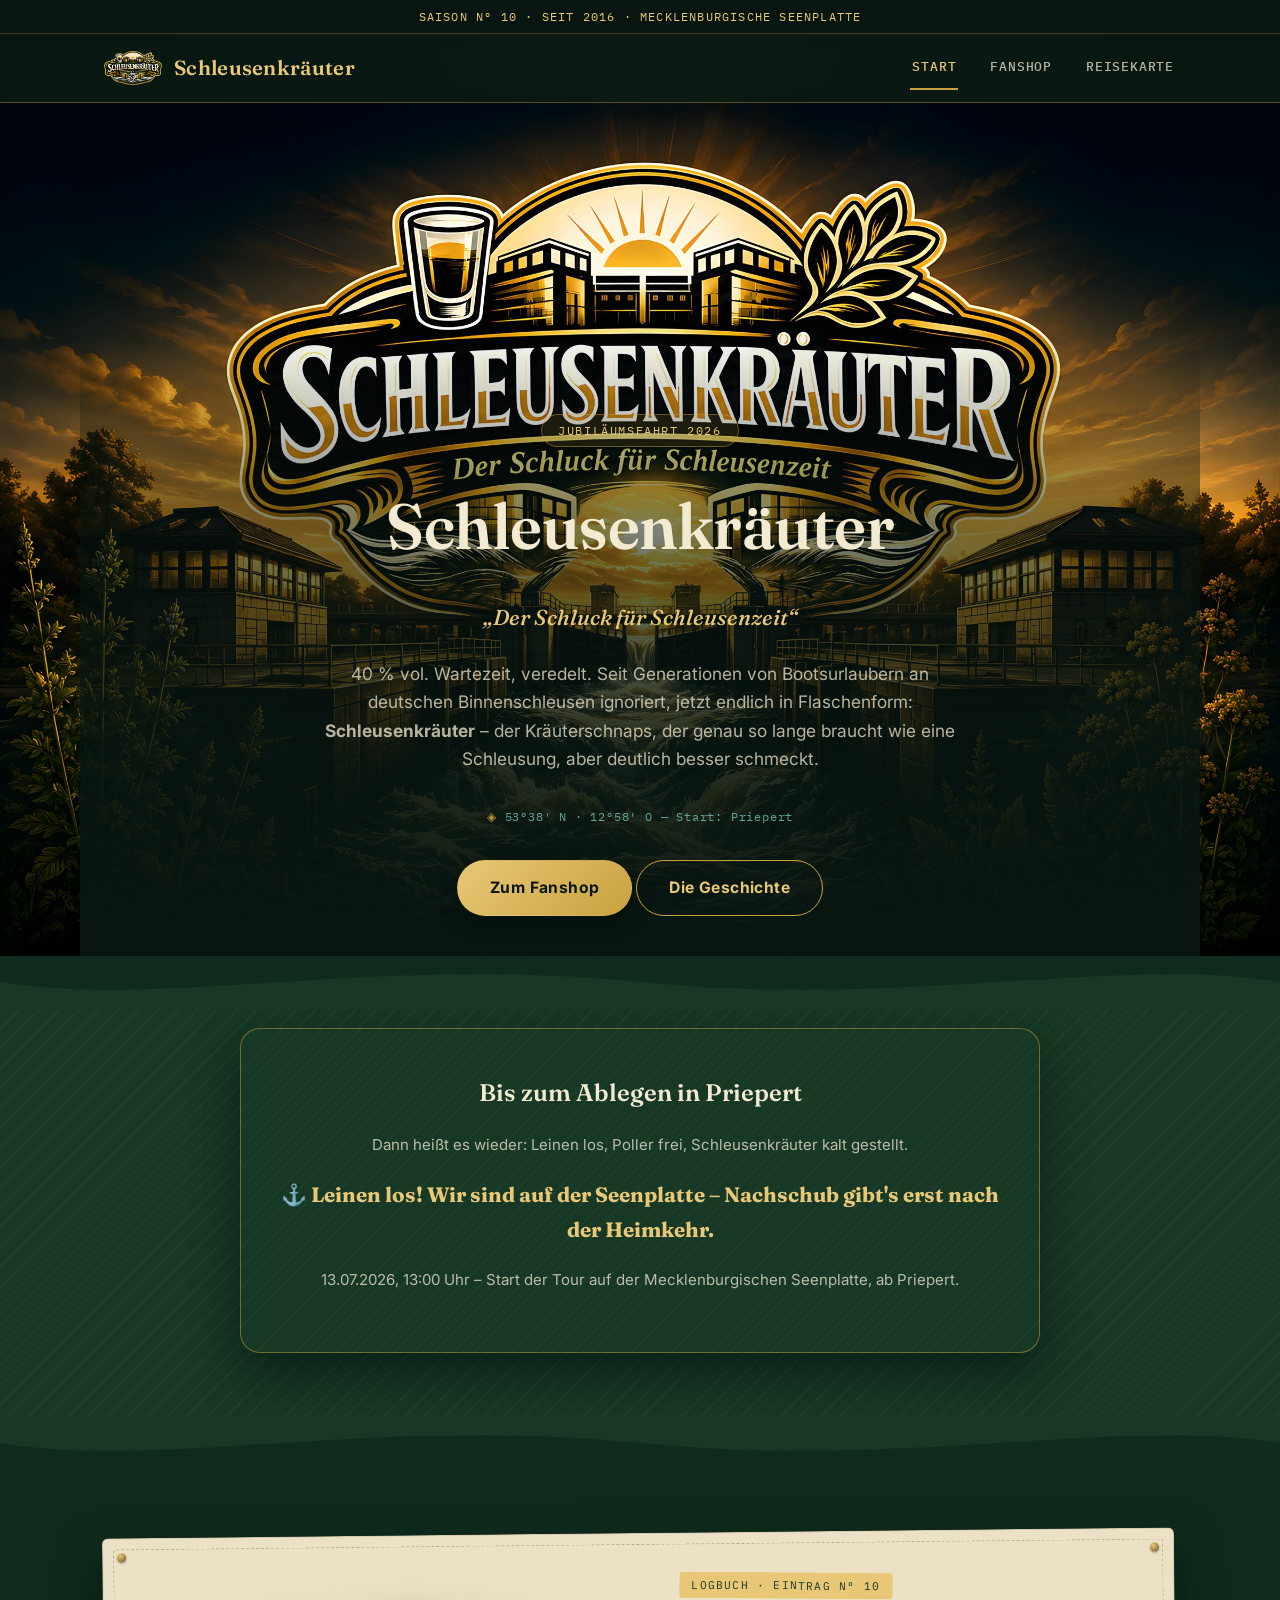
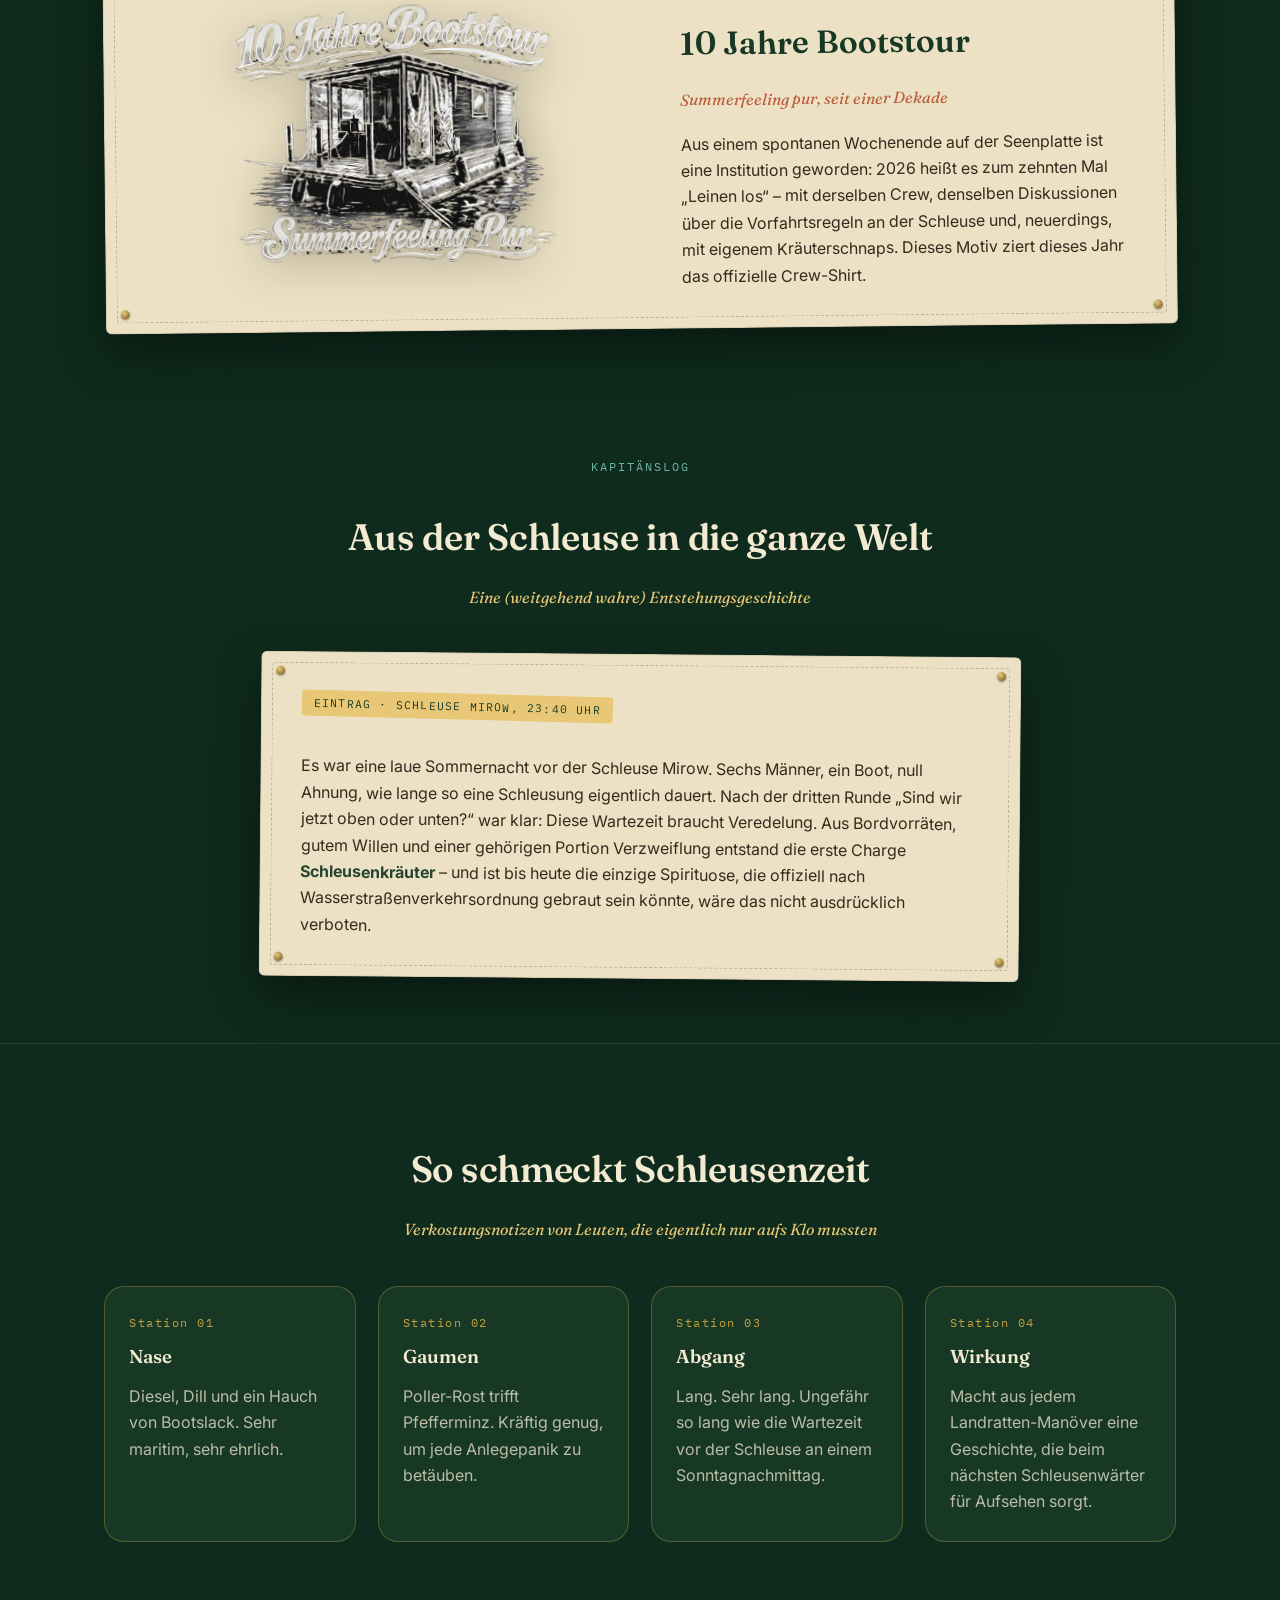
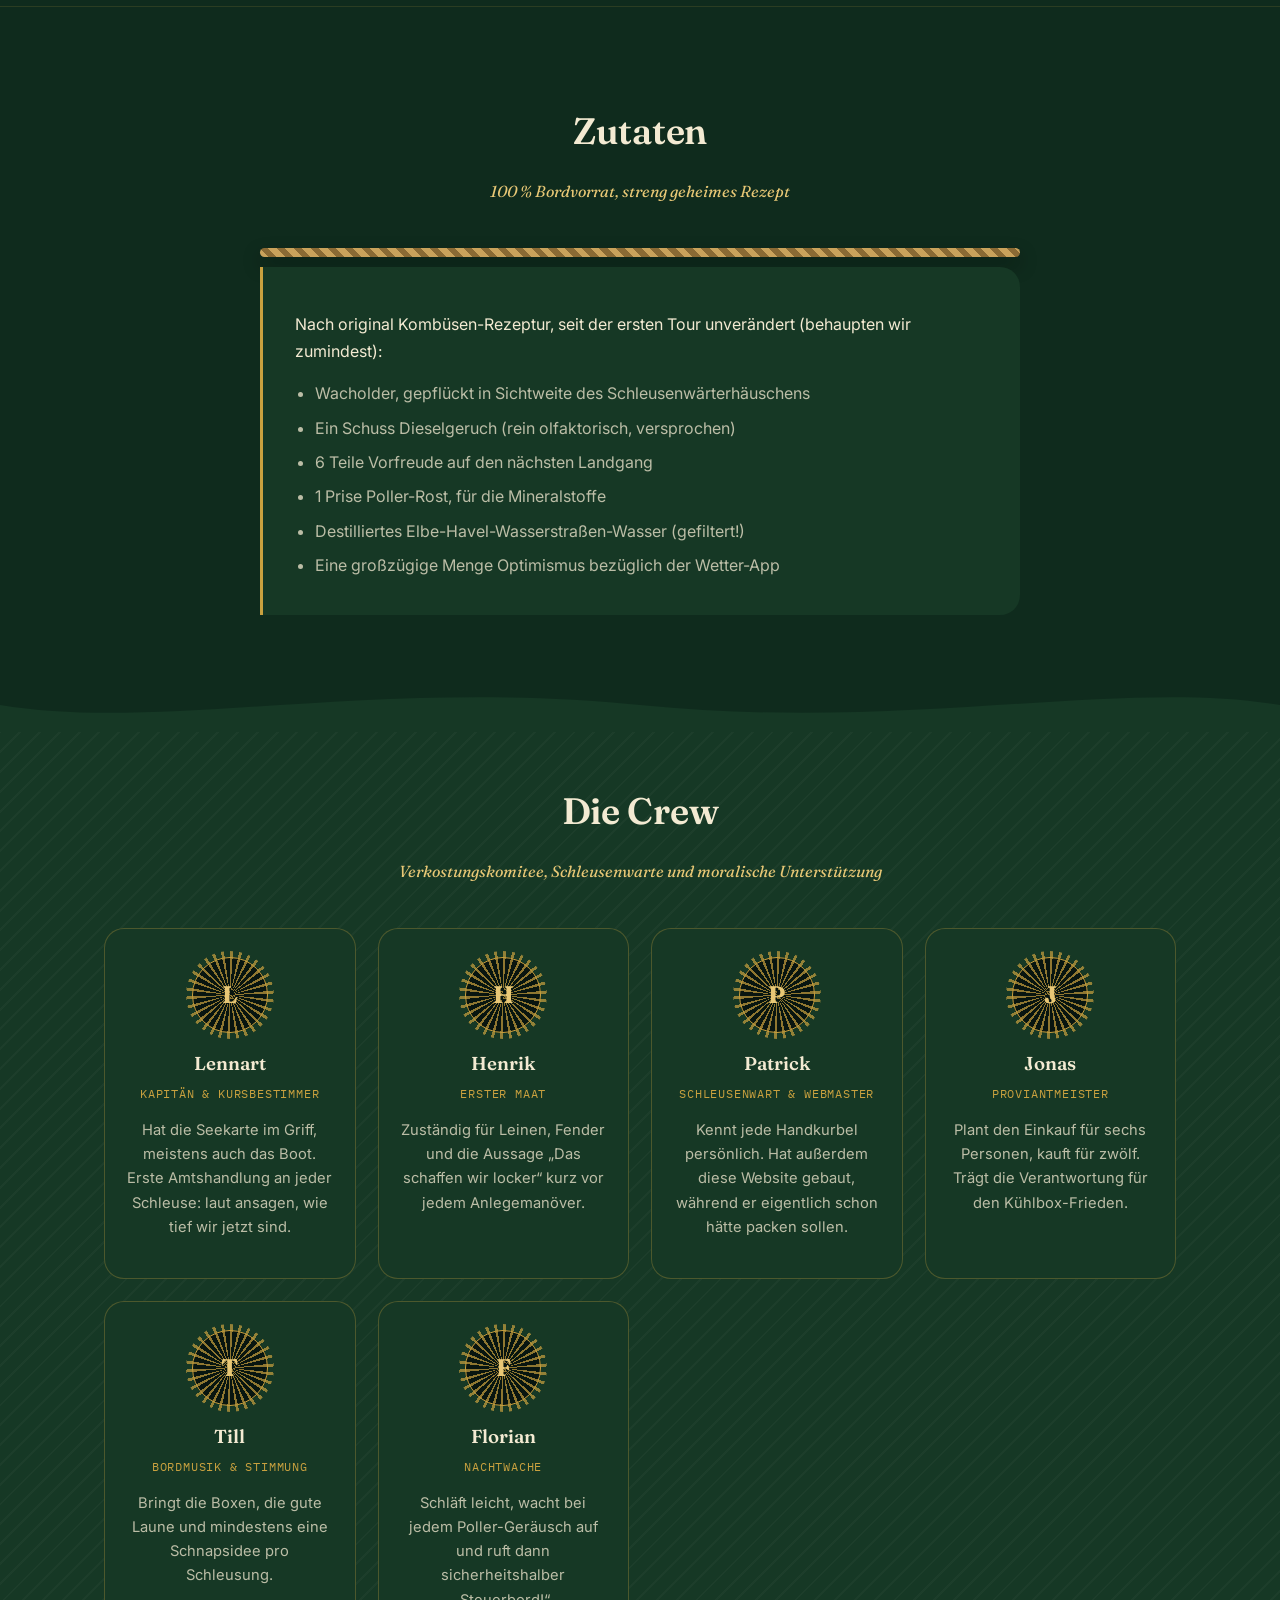
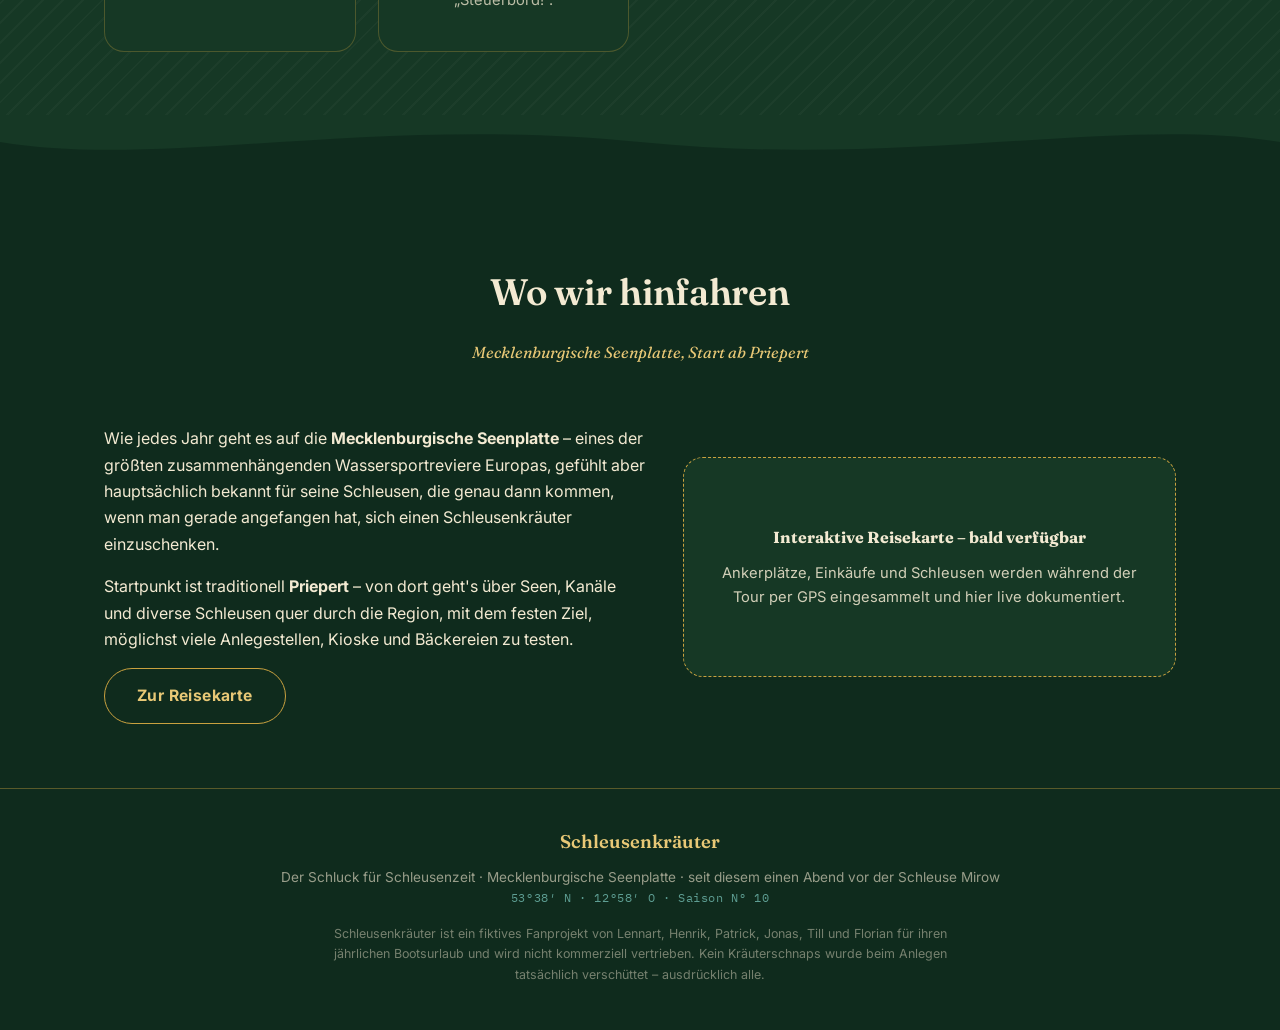
==== commit 72971174: "Hero-Foto, echte Produktfotos im Shop, Header ohne Bullauge, Emojis entfernt - Startseite: Foto erse" ====
--- a/index.html
+++ b/index.html
@@ -20,7 +20,7 @@
 <header class="site-header">
   <div class="nav-inner">
     <a href="index.html" class="brand">
-      <span class="porthole"><img src="assets/img/logo.png" alt="Schleusenkräuter Logo"></span>
+      <img src="assets/img/logo.png" alt="Schleusenkräuter Logo" class="brand-logo">
       Schleusenkräuter
     </a>
     <nav class="main-nav">
@@ -36,25 +36,9 @@
 <main id="main-content">
 
 <section class="hero">
-  <div class="compass-rose" aria-hidden="true"></div>
-  <div class="container">
-    <span class="hero-eyebrow"><span aria-hidden="true">⚓</span> Jubiläumsfahrt 2026</span>
-    <div class="hero-badge-row">
-      <div class="logo-hero porthole">
-        <img src="assets/img/logo.png" alt="Schleusenkräuter Logo">
-      </div>
-      <svg class="stamp" viewBox="0 0 200 200" aria-hidden="true">
-        <defs>
-          <path id="stampCircle" d="M 100,100 m -76,0 a 76,76 0 1,1 152,0 a 76,76 0 1,1 -152,0" />
-        </defs>
-        <circle cx="100" cy="100" r="92" fill="none" stroke="currentColor" stroke-width="2"></circle>
-        <circle cx="100" cy="100" r="60" fill="none" stroke="currentColor" stroke-width="1.5"></circle>
-        <text font-family="var(--font-mono)" font-size="11.5" letter-spacing="3.2" fill="currentColor">
-          <textPath href="#stampCircle" startOffset="2%">10 JAHRE · SCHLEUSENKRÄUTER · SEIT 2016 ·</textPath>
-        </text>
-        <text x="100" y="115" text-anchor="middle" font-family="var(--font-display)" font-weight="700" font-size="52" fill="currentColor">X</text>
-      </svg>
-    </div>
+  <img class="hero-photo" src="assets/img/hero-background.jpg" alt="Schleusenkräuter Logo vor einem Schleusentor im Sonnenuntergang">
+  <div class="hero-content container">
+    <span class="hero-eyebrow">Jubiläumsfahrt 2026</span>
     <h1>Schleusenkräuter</h1>
     <p class="claim">„Der Schluck für Schleusenzeit“</p>
     <p class="lead">
@@ -80,7 +64,7 @@
 <section id="countdown" class="panel" style="border-top:none;padding-top:20px;">
   <div class="container">
     <div class="countdown-box">
-      <h2><span aria-hidden="true">⚓</span> Bis zum Ablegen in Priepert</h2>
+      <h2>Bis zum Ablegen in Priepert</h2>
       <p class="countdown-note">Dann heißt es wieder: Leinen los, Poller frei, Schleusenkräuter kalt gestellt.</p>
       <div class="countdown-timer" id="countdown-timer">
         <div class="unit"><div class="num" id="cd-days">00</div><div class="label">Tage</div></div>
@@ -110,7 +94,7 @@
         </div>
         <div>
           <span class="logbook-tab">Logbuch · Eintrag Nº 10</span>
-          <h2 class="anchor">10 Jahre Bootstour</h2>
+          <h2>10 Jahre Bootstour</h2>
           <p class="section-sub">Summerfeeling pur, seit einer Dekade</p>
           <p>
             Aus einem spontanen Wochenende auf der Seenplatte ist eine Institution geworden:
@@ -152,25 +136,21 @@
     <div class="tasting-grid">
       <div class="tasting-card">
         <span class="step">Station 01</span>
-        <div class="icon" aria-hidden="true">👃</div>
         <h3>Nase</h3>
         <p>Diesel, Dill und ein Hauch von Bootslack. Sehr maritim, sehr ehrlich.</p>
       </div>
       <div class="tasting-card">
         <span class="step">Station 02</span>
-        <div class="icon" aria-hidden="true">👅</div>
         <h3>Gaumen</h3>
         <p>Poller-Rost trifft Pfefferminz. Kräftig genug, um jede Anlegepanik zu betäuben.</p>
       </div>
       <div class="tasting-card">
         <span class="step">Station 03</span>
-        <div class="icon" aria-hidden="true">⏳</div>
         <h3>Abgang</h3>
         <p>Lang. Sehr lang. Ungefähr so lang wie die Wartezeit vor der Schleuse an einem Sonntagnachmittag.</p>
       </div>
       <div class="tasting-card">
         <span class="step">Station 04</span>
-        <div class="icon" aria-hidden="true">🍀</div>
         <h3>Wirkung</h3>
         <p>Macht aus jedem Landratten-Manöver eine Geschichte, die beim nächsten Schleusenwärter für Aufsehen sorgt.</p>
       </div>
@@ -180,7 +160,7 @@
 
 <section id="zutaten">
   <div class="container">
-    <h2 class="section-title anchor">Zutaten</h2>
+    <h2 class="section-title">Zutaten</h2>
     <p class="section-sub">100&nbsp;% Bordvorrat, streng geheimes Rezept</p>
     <div class="rope-divider"></div>
     <div class="ingredients-box">
@@ -274,7 +254,6 @@
         <a href="karte.html" class="btn btn-secondary">Zur Reisekarte</a>
       </div>
       <div class="route-map-teaser">
-        <div class="pin" aria-hidden="true">🗺️</div>
         <strong>Interaktive Reisekarte – bald verfügbar</strong>
         <p style="margin:0;font-size:0.92rem;opacity:0.85;">
           Ankerplätze, Einkäufe und Schleusen werden während der Tour per GPS
--- a/assets/css/style.css
+++ b/assets/css/style.css
@@ -142,7 +142,7 @@
   letter-spacing: 0.3px;
 }
 
-.brand img { width: 44px; height: auto; border-radius: 8px; }
+.brand-logo { width: 58px; height: auto; flex-shrink: 0; }
 
 nav.main-nav ul {
   list-style: none;
@@ -225,47 +225,35 @@
 .hero {
   position: relative;
   text-align: center;
-  padding: 76px 24px 56px;
-  overflow: hidden;
-  isolation: isolate;
-}
-
-.compass-rose {
+  line-height: 0;
+  padding: 0;
+  border-top: none;
+}
+
+.hero-photo {
+  width: 100%;
+  height: auto;
+  display: block;
+}
+
+.hero-content {
   position: absolute;
-  top: 50%;
   left: 50%;
-  width: min(78vw, 720px);
-  aspect-ratio: 1;
-  transform: translate(-50%, -46%);
-  border-radius: 50%;
-  z-index: -1;
-  pointer-events: none;
-  opacity: 0.55;
-}
-
-.compass-rose::before,
-.compass-rose::after {
-  content: "";
-  position: absolute;
-  inset: 0;
-  border-radius: 50%;
-}
-
-.compass-rose::before {
-  background: repeating-conic-gradient(from 0deg, var(--brass) 0deg 0.35deg, transparent 0.35deg 11.25deg);
-  -webkit-mask-image: radial-gradient(circle, transparent 36%, #000 39%, #000 61%, transparent 64%);
-  mask-image: radial-gradient(circle, transparent 36%, #000 39%, #000 61%, transparent 64%);
-  animation: compass-spin 200s linear infinite;
-}
-
-.compass-rose::after {
-  background: repeating-conic-gradient(from 45deg, var(--brass-light) 0deg 1deg, transparent 1deg 90deg);
-  -webkit-mask-image: radial-gradient(circle, transparent 62%, #000 65%, #000 74%, transparent 77%);
-  mask-image: radial-gradient(circle, transparent 62%, #000 65%, #000 74%, transparent 77%);
-}
-
-@keyframes compass-spin {
-  to { transform: rotate(360deg); }
+  bottom: 0;
+  transform: translateX(-50%);
+  width: 100%;
+  line-height: 1.65;
+  padding: 90px 24px 40px;
+  background: linear-gradient(180deg, transparent 0%, rgba(8, 21, 16, 0.5) 30%, rgba(8, 21, 16, 0.88) 68%, var(--ink) 100%);
+}
+
+@media (max-width: 700px) {
+  .hero-content {
+    position: static;
+    transform: none;
+    background: var(--ink);
+    padding: 36px 24px 40px;
+  }
 }
 
 .hero-eyebrow {
@@ -283,32 +271,6 @@
   padding: 6px 16px;
   margin-bottom: 26px;
 }
-
-.hero-badge-row {
-  position: relative;
-  display: flex;
-  justify-content: center;
-  margin-bottom: 22px;
-}
-
-.hero .logo-hero {
-  width: 220px;
-  margin: 0 auto;
-  filter: drop-shadow(var(--shadow));
-}
-
-.stamp {
-  position: absolute;
-  right: calc(50% - 168px);
-  bottom: -14px;
-  width: 108px;
-  height: 108px;
-  color: var(--rust-light);
-  transform: rotate(-11deg);
-  filter: drop-shadow(0 4px 8px rgba(0, 0, 0, 0.45));
-}
-
-.stamp text { fill: currentColor; }
 
 .hero h1 {
   font-family: var(--font-display);
@@ -559,8 +521,6 @@
   margin-bottom: 10px;
 }
 
-.tasting-card .icon { font-size: 1.9rem; margin-bottom: 8px; display: block; }
-
 .tasting-card h3 {
   color: var(--cream);
   font-family: var(--font-display);
@@ -683,7 +643,6 @@
   gap: 10px;
 }
 
-.route-map-teaser .pin { font-size: 2.2rem; }
 .route-map-teaser strong { font-family: var(--font-display); color: var(--cream); }
 
 /* ---------- Footer ---------- */
@@ -768,7 +727,10 @@
   position: relative;
   background: var(--ink);
   padding: 26px;
-  aspect-ratio: 1 / 1;
+  aspect-ratio: 3 / 2;
+  min-height: 0;
+  flex-shrink: 0;
+  overflow: hidden;
   display: flex;
   align-items: center;
   justify-content: center;
@@ -924,23 +886,6 @@
   pointer-events: none;
 }
 
-.hero .logo-hero.porthole {
-  width: 200px;
-  height: 200px;
-  padding: 18px;
-}
-
-.hero .logo-hero.porthole img { width: 100%; height: 100%; object-fit: contain; }
-
-.brand .porthole {
-  width: 44px;
-  height: 44px;
-  border-width: 3px;
-  flex-shrink: 0;
-}
-
-.brand .porthole img { width: 70%; height: 70%; object-fit: contain; }
-
 /* Tau / Seil als Trenner */
 .rope-divider {
   height: 9px;
@@ -951,15 +896,6 @@
   box-shadow: var(--shadow-sm);
 }
 
-/* Anker vor Section-Titeln */
-.section-title.anchor::before {
-  content: "⚓";
-  display: inline-block;
-  margin-right: 10px;
-  color: var(--brass);
-  font-size: 0.85em;
-}
-
 /* Segeltuch-Textur für Panels */
 .panel {
   background:
@@ -989,7 +925,6 @@
 /* Echte Produktfotos (kein Bullauge, volle Fläche) */
 .product-media.photo {
   padding: 0;
-  aspect-ratio: 1 / 1;
   background: var(--ink);
 }
 
@@ -1001,25 +936,9 @@
   filter: none;
 }
 
-.product-media.photo .real-badge {
-  position: absolute;
-  bottom: 10px;
-  left: 10px;
-  background: rgba(8, 21, 16, 0.85);
-  border: 1px solid var(--brass);
-  color: var(--brass-light);
-  font-family: var(--font-mono);
-  font-size: 0.65rem;
-  letter-spacing: 0.5px;
-  padding: 3px 9px;
-  border-radius: 20px;
-  text-transform: uppercase;
-}
-
 /* ---------- Responsive nav ---------- */
 @media (max-width: 640px) {
   .nav-inner { flex-direction: column; gap: 10px; }
   nav.main-nav ul { gap: 16px; flex-wrap: wrap; justify-content: center; }
-  .stamp { right: calc(50% - 96px); width: 84px; height: 84px; }
   .logbook-page { padding: 30px 22px; }
 }
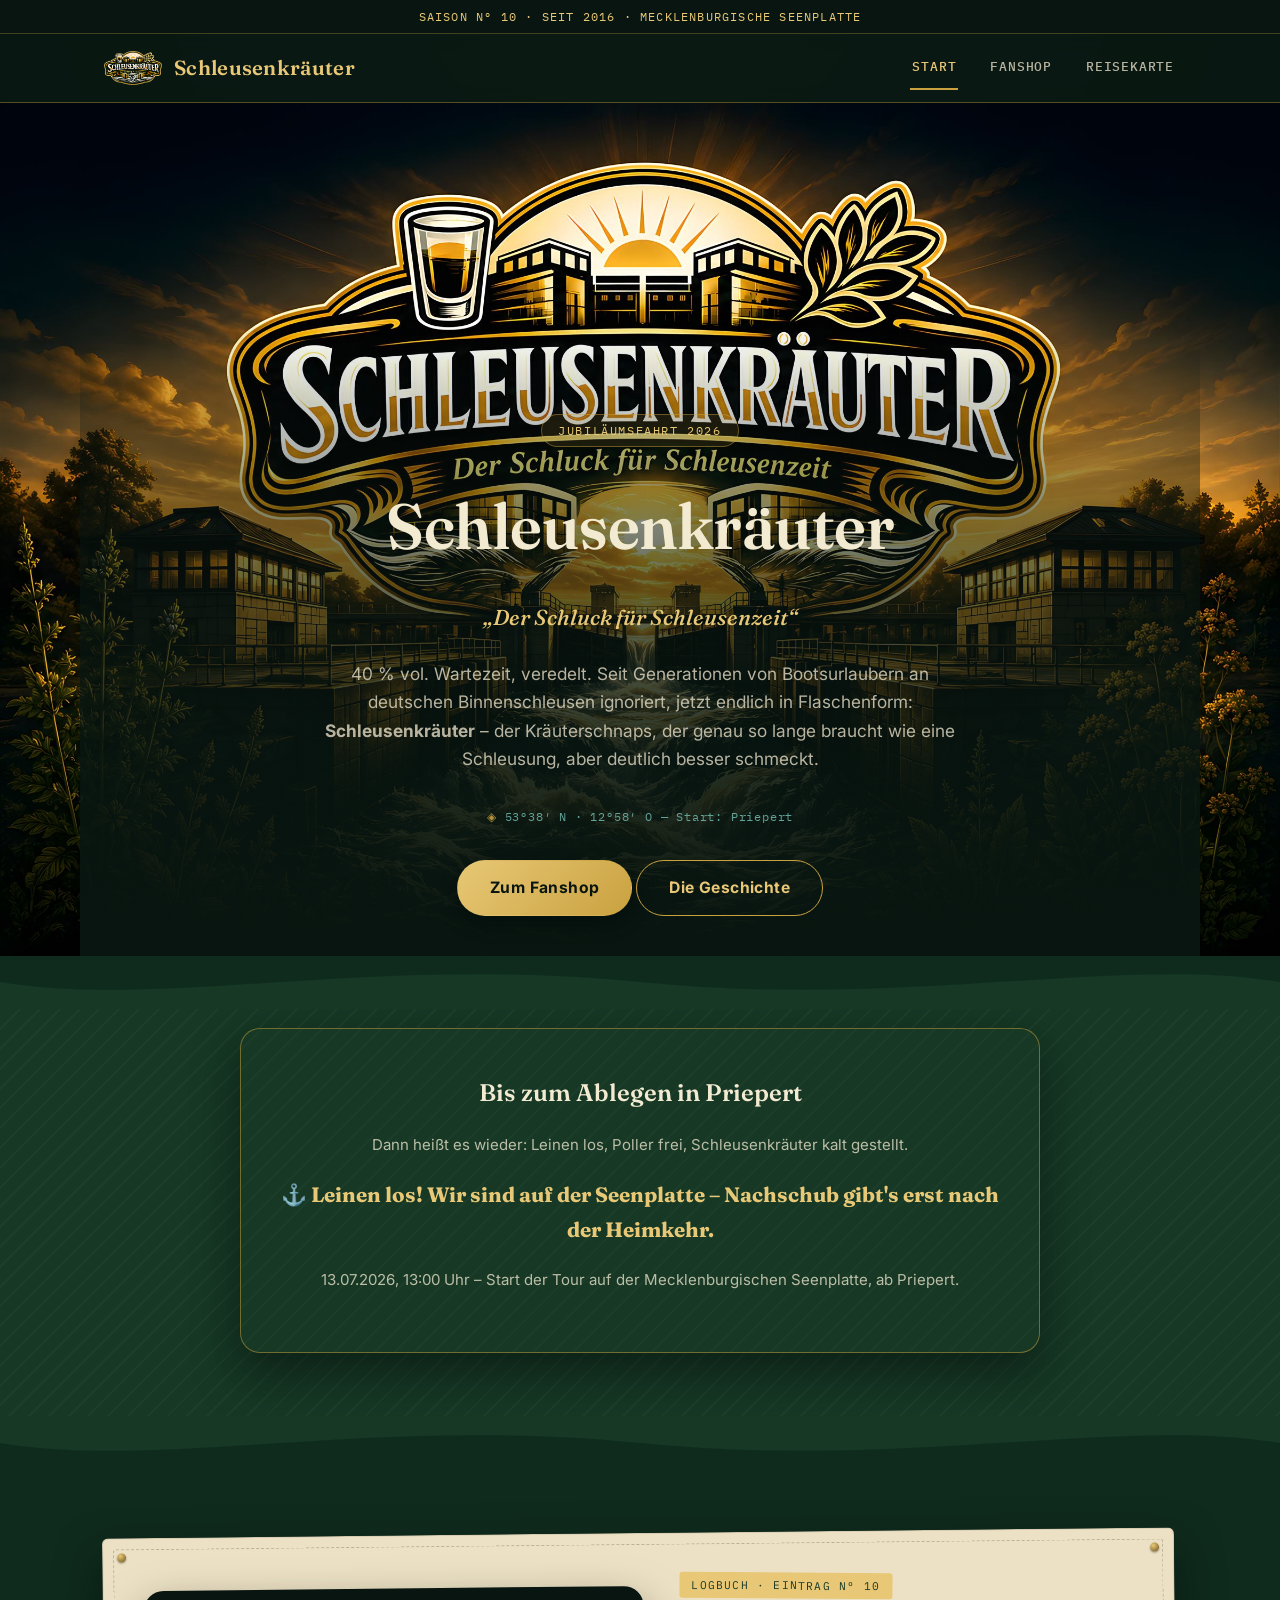
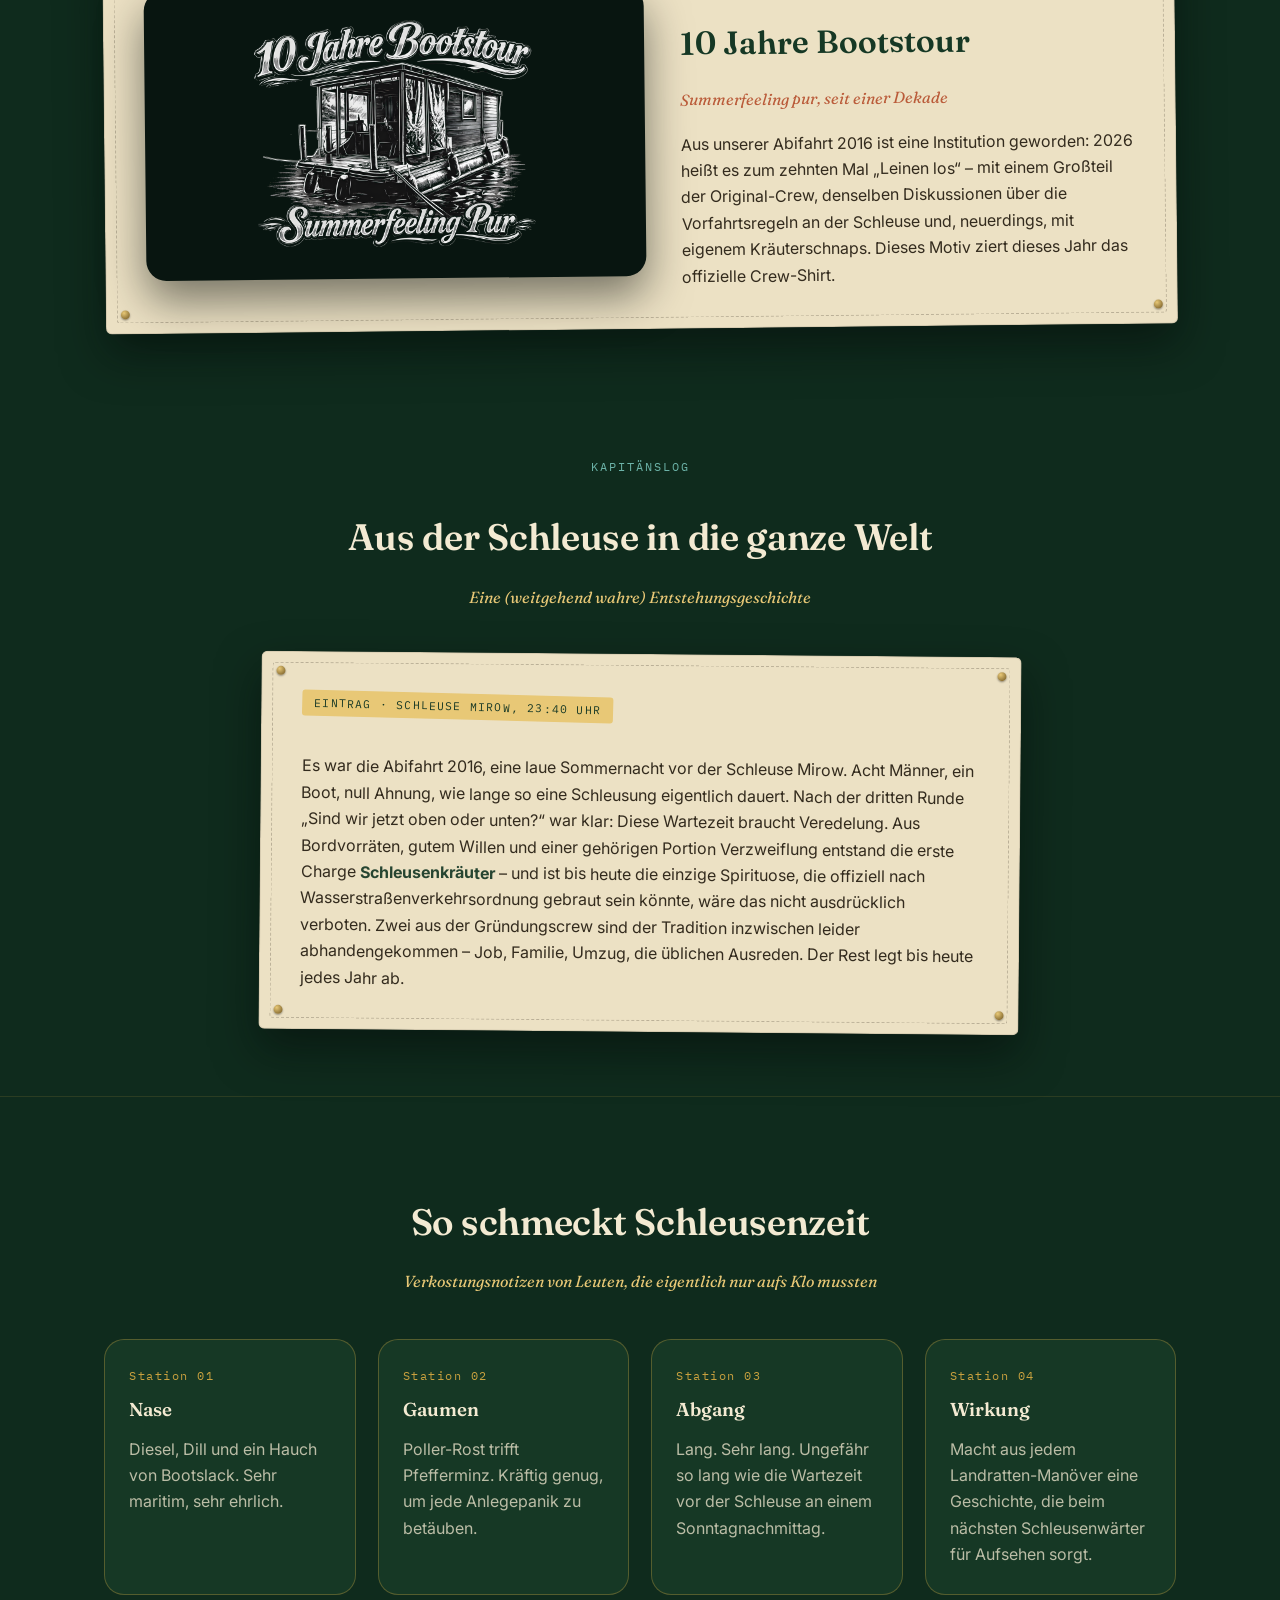
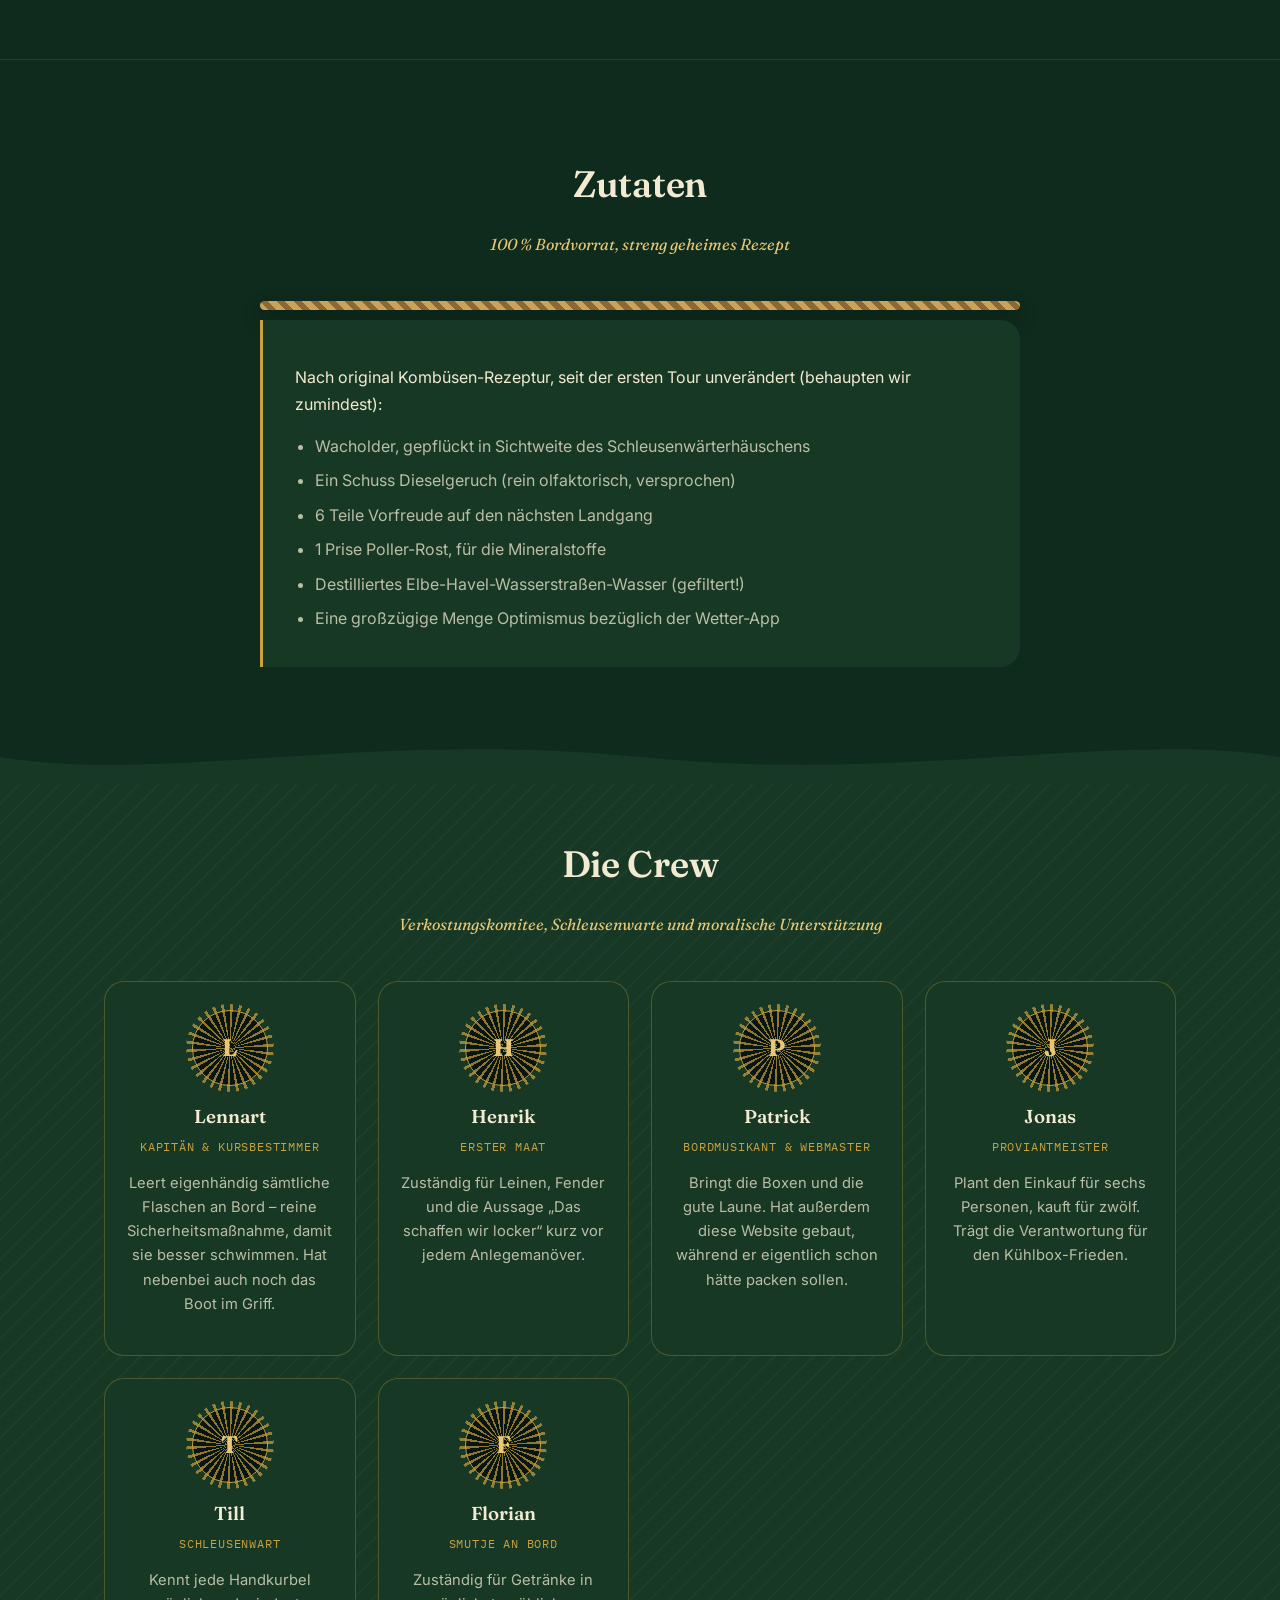
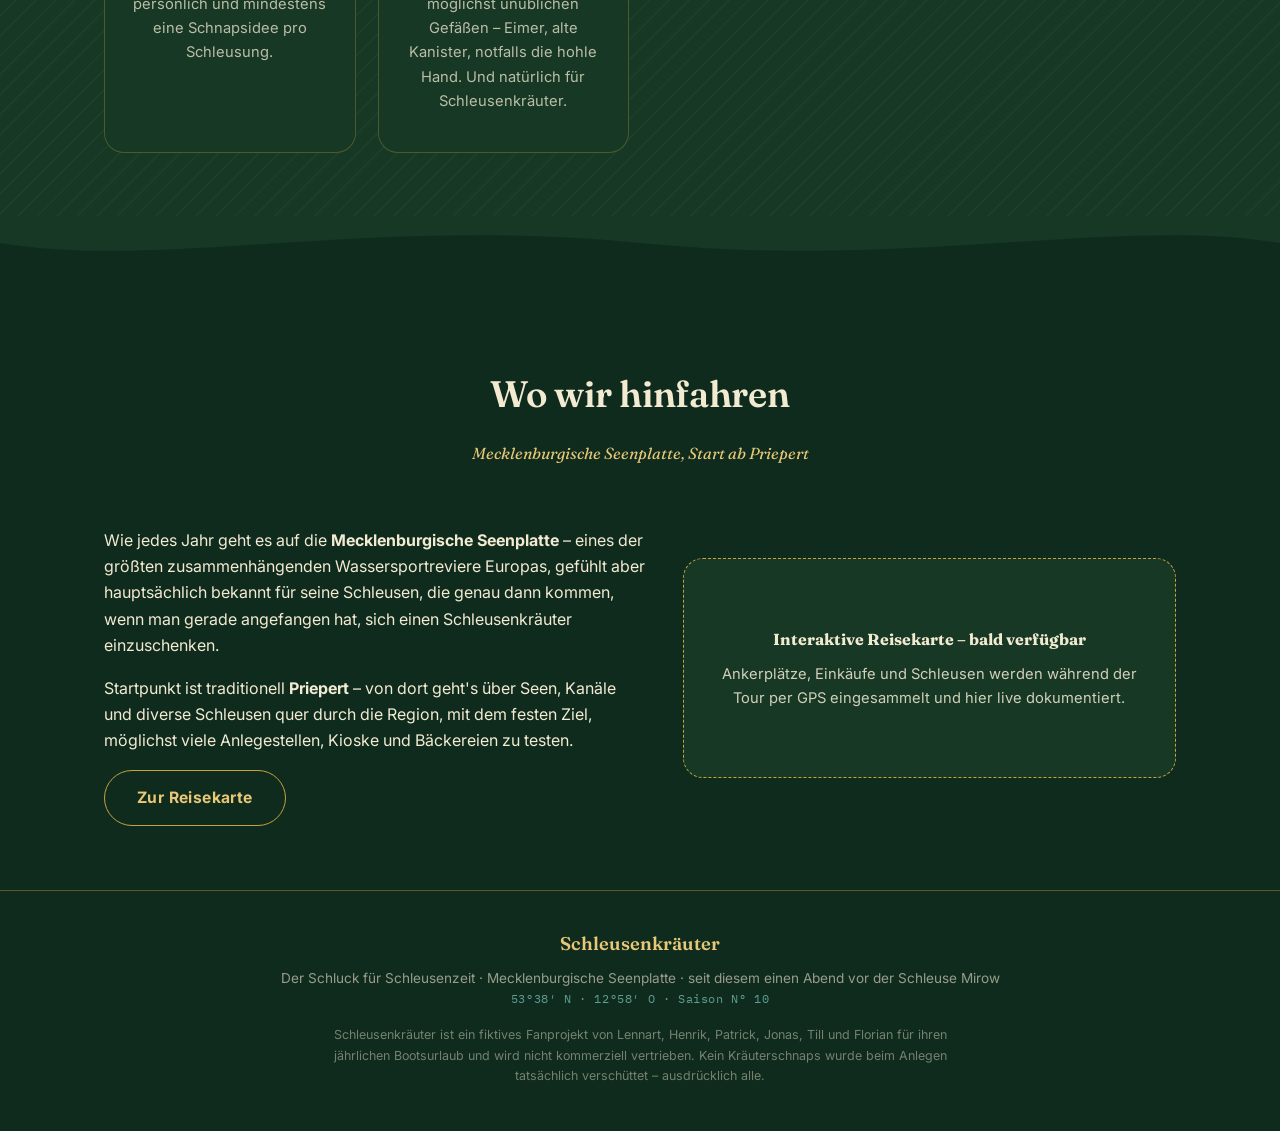
==== commit cab7dc78: "Shop-Produktfotos ergaenzt, Namen korrigiert, Crew-Geschichte ueberarbeitet - Shop: echte Fotos fuer" ====
--- a/index.html
+++ b/index.html
@@ -89,18 +89,19 @@
     <div class="logbook-page">
       <span class="rivet tl"></span><span class="rivet tr"></span><span class="rivet bl"></span><span class="rivet br"></span>
       <div class="route-box">
-        <div style="display:flex;justify-content:center;">
-          <img src="assets/img/tshirt-design-10jahre.png" alt="10 Jahre Bootstour – Summerfeeling Pur" style="max-width:320px;width:100%;filter:drop-shadow(0 10px 24px rgba(0,0,0,0.35));">
+        <div class="shirt-frame">
+          <img src="assets/img/tshirt-design-10jahre.png" alt="10 Jahre Bootstour – Summerfeeling Pur" style="max-width:280px;width:100%;">
         </div>
         <div>
           <span class="logbook-tab">Logbuch · Eintrag Nº 10</span>
           <h2>10 Jahre Bootstour</h2>
           <p class="section-sub">Summerfeeling pur, seit einer Dekade</p>
           <p>
-            Aus einem spontanen Wochenende auf der Seenplatte ist eine Institution geworden:
-            2026 heißt es zum zehnten Mal „Leinen los“ – mit derselben Crew, denselben
-            Diskussionen über die Vorfahrtsregeln an der Schleuse und, neuerdings, mit
-            eigenem Kräuterschnaps. Dieses Motiv ziert dieses Jahr das offizielle Crew-Shirt.
+            Aus unserer Abifahrt 2016 ist eine Institution geworden: 2026 heißt es
+            zum zehnten Mal „Leinen los“ – mit einem Großteil der Original-Crew,
+            denselben Diskussionen über die Vorfahrtsregeln an der Schleuse und,
+            neuerdings, mit eigenem Kräuterschnaps. Dieses Motiv ziert dieses Jahr
+            das offizielle Crew-Shirt.
           </p>
         </div>
       </div>
@@ -117,13 +118,15 @@
       <span class="rivet tl"></span><span class="rivet tr"></span><span class="rivet bl"></span><span class="rivet br"></span>
       <span class="logbook-tab">Eintrag · Schleuse Mirow, 23:40 Uhr</span>
       <p>
-        Es war eine laue Sommernacht vor der Schleuse Mirow. Sechs Männer, ein Boot,
-        null Ahnung, wie lange so eine Schleusung eigentlich dauert. Nach der dritten
-        Runde „Sind wir jetzt oben oder unten?“ war klar: Diese Wartezeit braucht
-        Veredelung. Aus Bordvorräten, gutem Willen und einer gehörigen Portion
-        Verzweiflung entstand die erste Charge <strong>Schleusenkräuter</strong> –
+        Es war die Abifahrt 2016, eine laue Sommernacht vor der Schleuse Mirow.
+        Acht Männer, ein Boot, null Ahnung, wie lange so eine Schleusung eigentlich
+        dauert. Nach der dritten Runde „Sind wir jetzt oben oder unten?“ war klar:
+        Diese Wartezeit braucht Veredelung. Aus Bordvorräten, gutem Willen und einer
+        gehörigen Portion Verzweiflung entstand die erste Charge <strong>Schleusenkräuter</strong> –
         und ist bis heute die einzige Spirituose, die offiziell nach Wasserstraßenverkehrsordnung
-        gebraut sein könnte, wäre das nicht ausdrücklich verboten.
+        gebraut sein könnte, wäre das nicht ausdrücklich verboten. Zwei aus der
+        Gründungscrew sind der Tradition inzwischen leider abhandengekommen – Job,
+        Familie, Umzug, die üblichen Ausreden. Der Rest legt bis heute jedes Jahr ab.
       </p>
     </div>
   </div>
@@ -192,7 +195,7 @@
         <div class="crew-avatar"><span>L</span></div>
         <h3>Lennart</h3>
         <div class="crew-role">Kapitän &amp; Kursbestimmer</div>
-        <p class="desc">Hat die Seekarte im Griff, meistens auch das Boot. Erste Amtshandlung an jeder Schleuse: laut ansagen, wie tief wir jetzt sind.</p>
+        <p class="desc">Leert eigenhändig sämtliche Flaschen an Bord – reine Sicherheitsmaßnahme, damit sie besser schwimmen. Hat nebenbei auch noch das Boot im Griff.</p>
       </div>
       <div class="crew-card">
         <div class="crew-avatar"><span>H</span></div>
@@ -203,8 +206,8 @@
       <div class="crew-card">
         <div class="crew-avatar"><span>P</span></div>
         <h3>Patrick</h3>
-        <div class="crew-role">Schleusenwart &amp; Webmaster</div>
-        <p class="desc">Kennt jede Handkurbel persönlich. Hat außerdem diese Website gebaut, während er eigentlich schon hätte packen sollen.</p>
+        <div class="crew-role">Bordmusikant &amp; Webmaster</div>
+        <p class="desc">Bringt die Boxen und die gute Laune. Hat außerdem diese Website gebaut, während er eigentlich schon hätte packen sollen.</p>
       </div>
       <div class="crew-card">
         <div class="crew-avatar"><span>J</span></div>
@@ -215,14 +218,14 @@
       <div class="crew-card">
         <div class="crew-avatar"><span>T</span></div>
         <h3>Till</h3>
-        <div class="crew-role">Bordmusik &amp; Stimmung</div>
-        <p class="desc">Bringt die Boxen, die gute Laune und mindestens eine Schnapsidee pro Schleusung.</p>
+        <div class="crew-role">Schleusenwart</div>
+        <p class="desc">Kennt jede Handkurbel persönlich und mindestens eine Schnapsidee pro Schleusung.</p>
       </div>
       <div class="crew-card">
         <div class="crew-avatar"><span>F</span></div>
         <h3>Florian</h3>
-        <div class="crew-role">Nachtwache</div>
-        <p class="desc">Schläft leicht, wacht bei jedem Poller-Geräusch auf und ruft dann sicherheitshalber „Steuerbord!“.</p>
+        <div class="crew-role">Smutje an Bord</div>
+        <p class="desc">Zuständig für Getränke in möglichst unüblichen Gefäßen – Eimer, alte Kanister, notfalls die hohle Hand. Und natürlich für Schleusenkräuter.</p>
       </div>
     </div>
   </div>
--- a/assets/css/style.css
+++ b/assets/css/style.css
@@ -630,6 +630,16 @@
   .route-box { grid-template-columns: 1fr; }
 }
 
+.shirt-frame {
+  display: flex;
+  justify-content: center;
+  align-items: center;
+  background: var(--ink);
+  border-radius: var(--radius);
+  padding: 32px;
+  box-shadow: var(--shadow);
+}
+
 .route-map-teaser {
   background: var(--marine-2-solid);
   border: 1.5px dashed var(--brass);
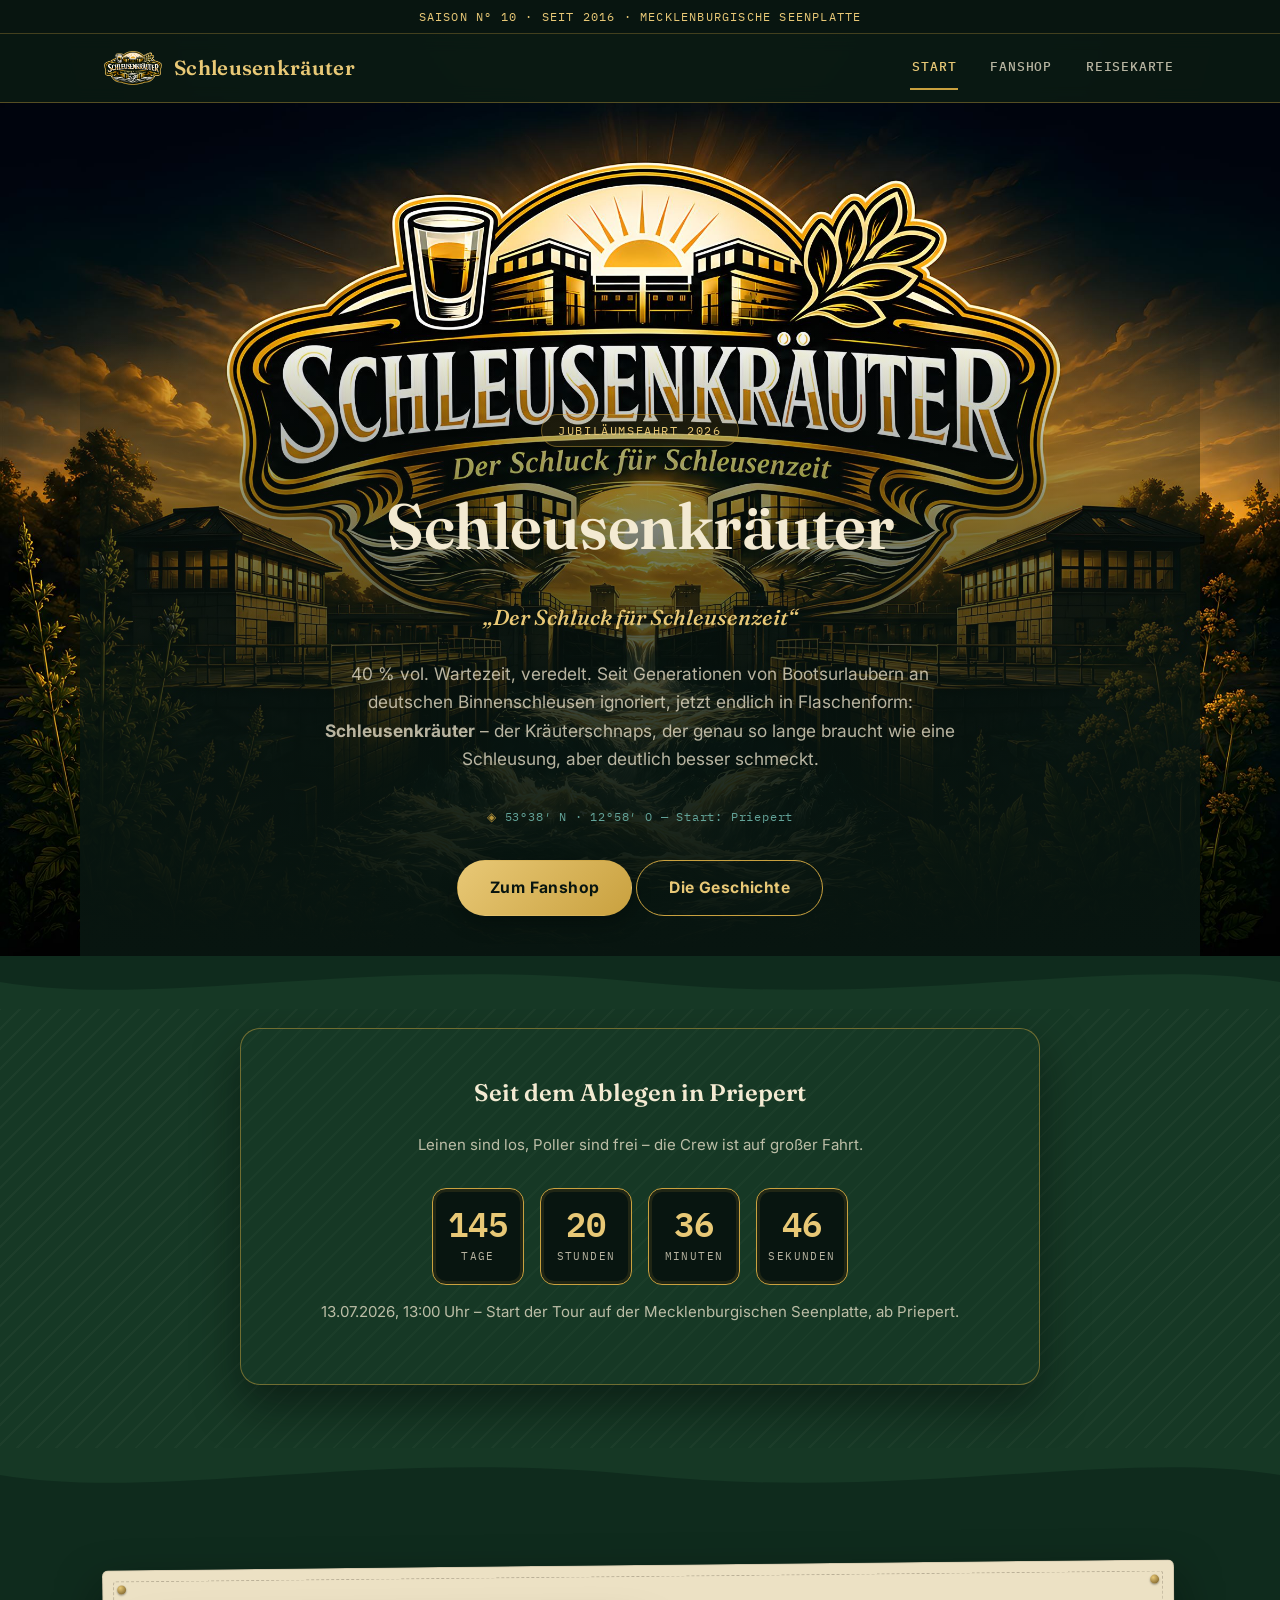
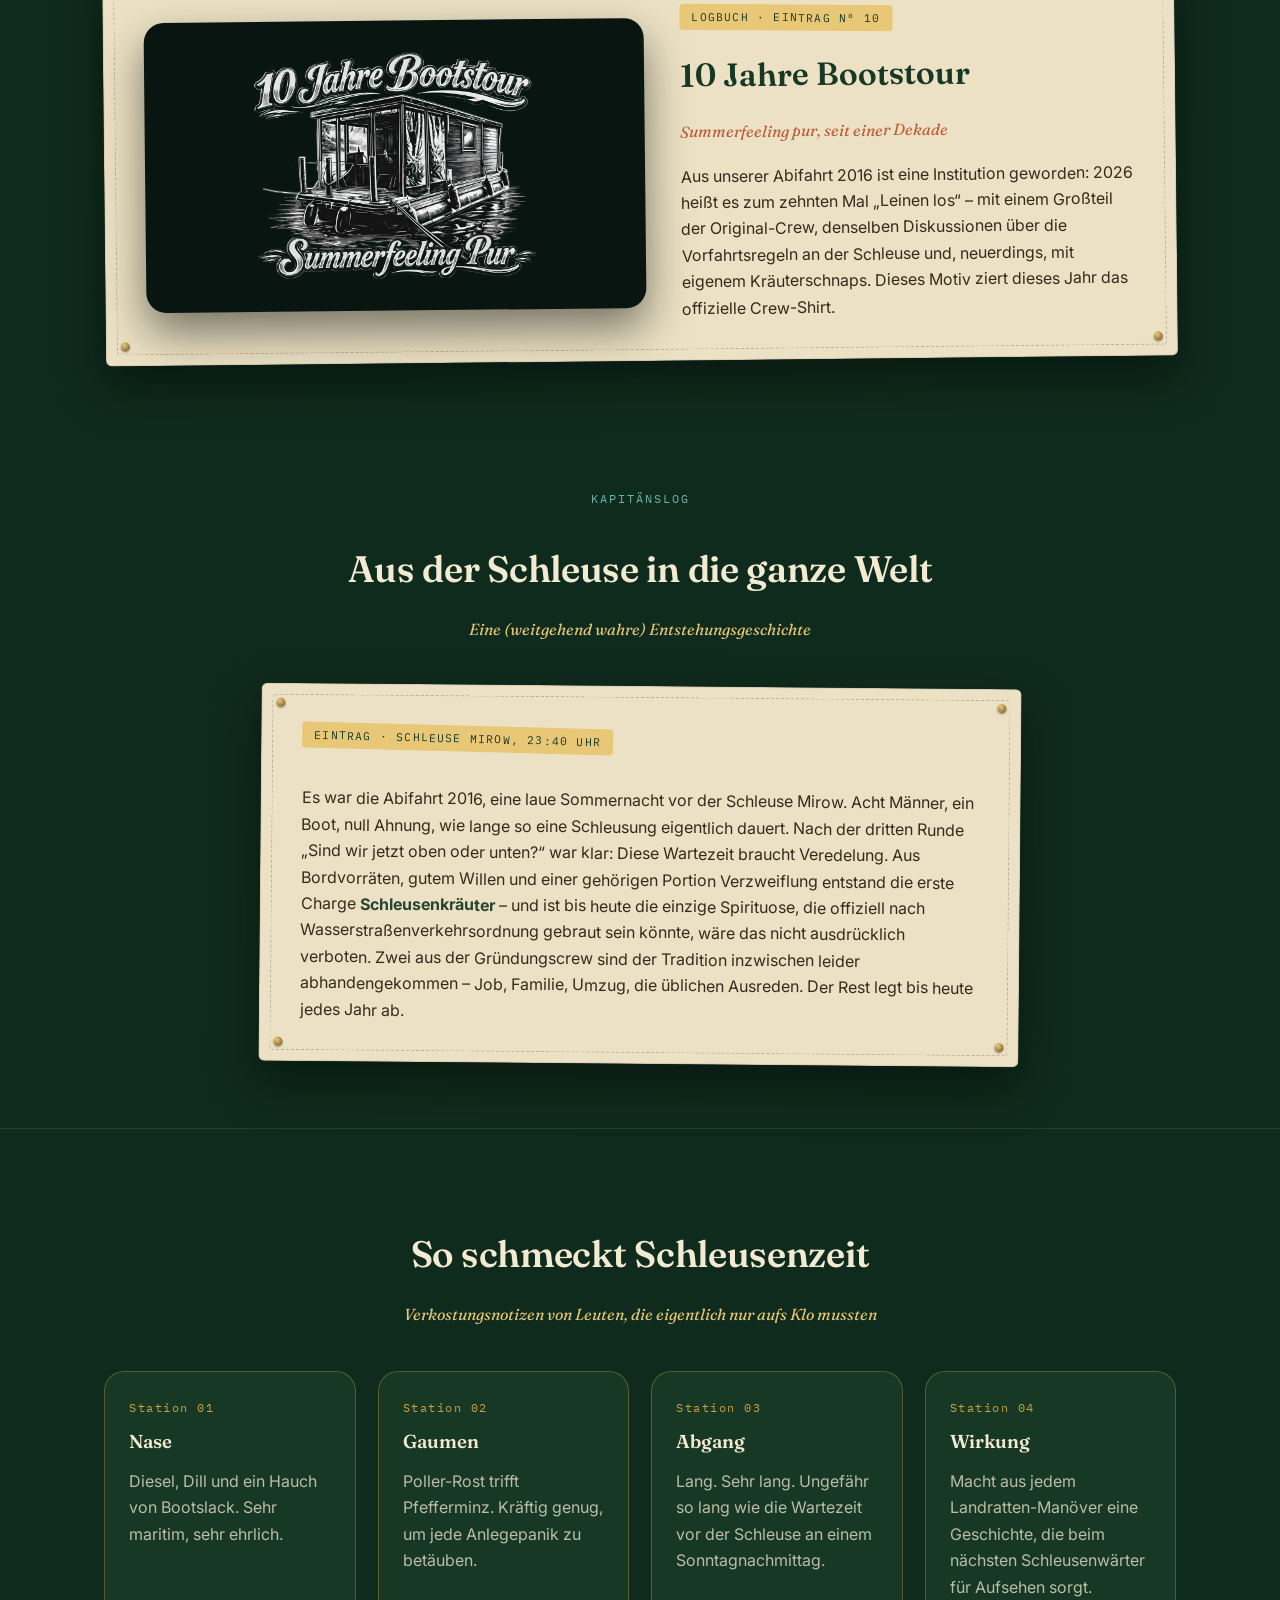
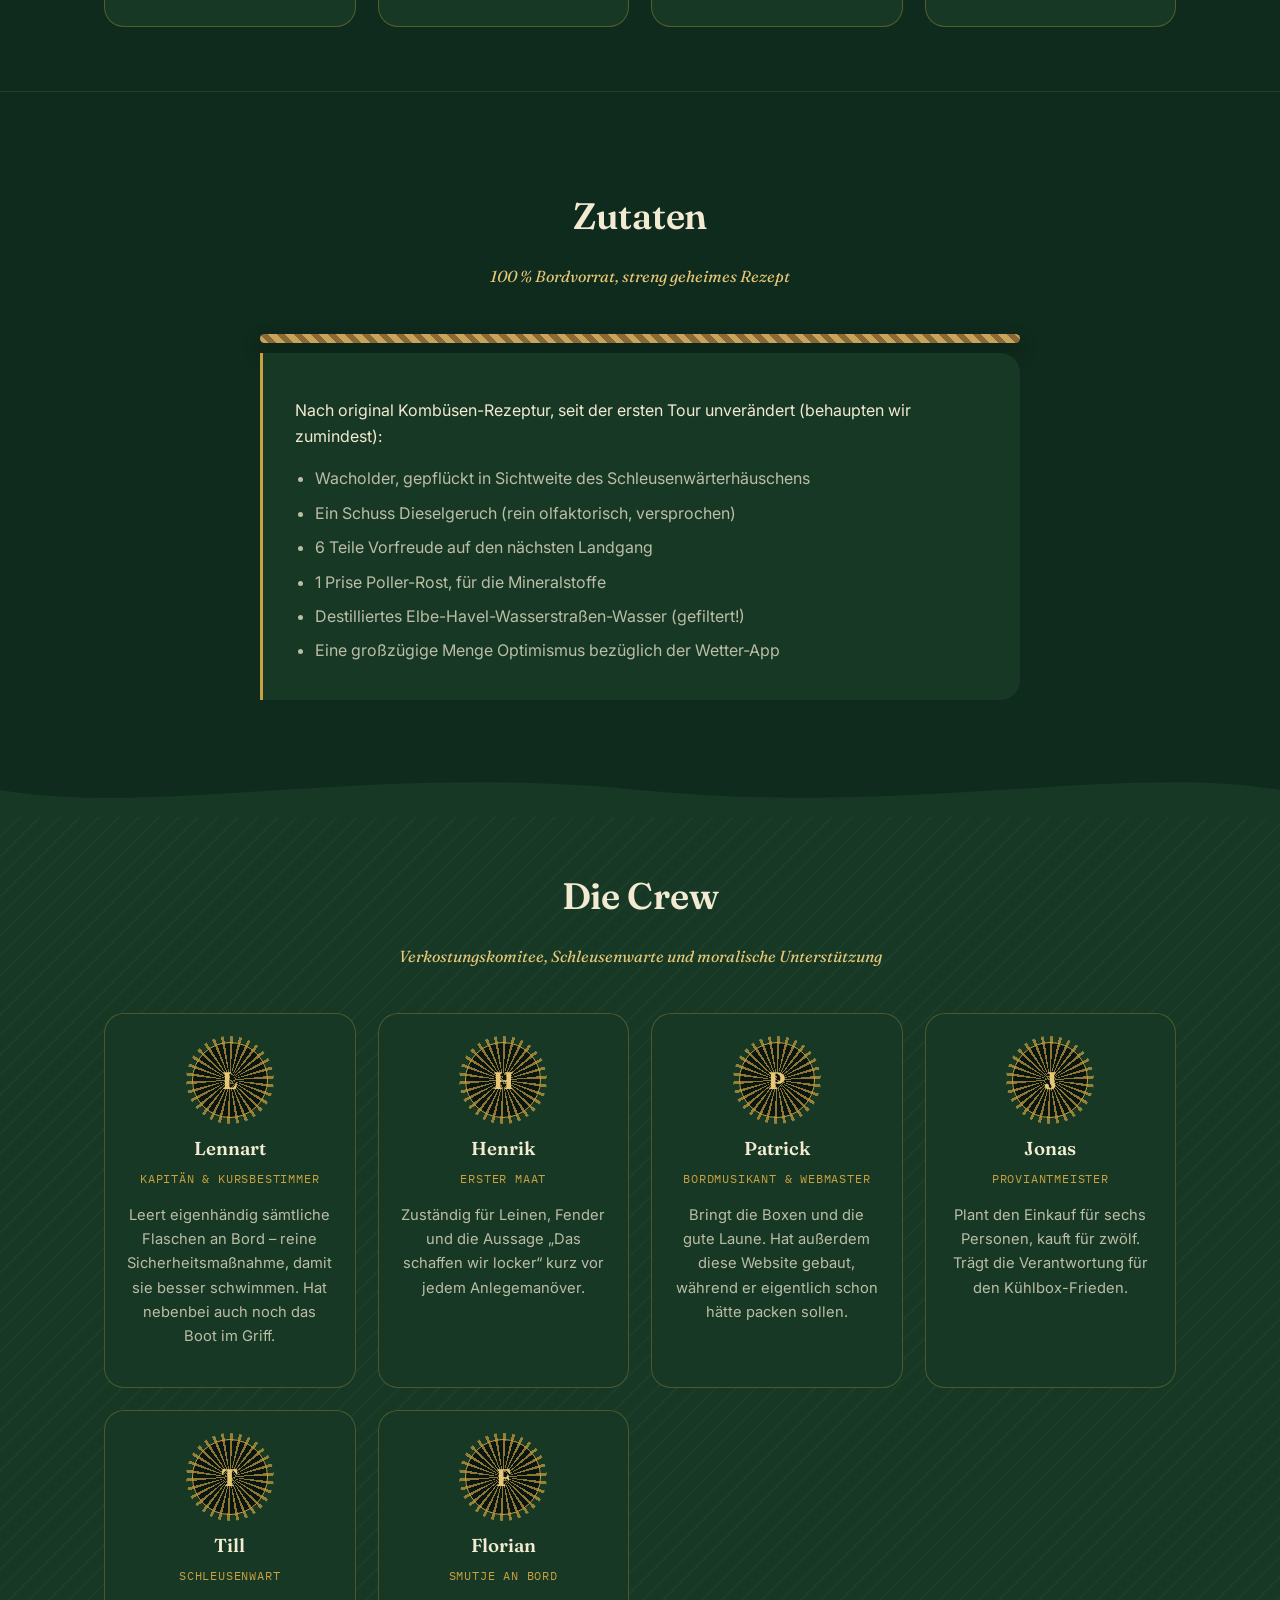
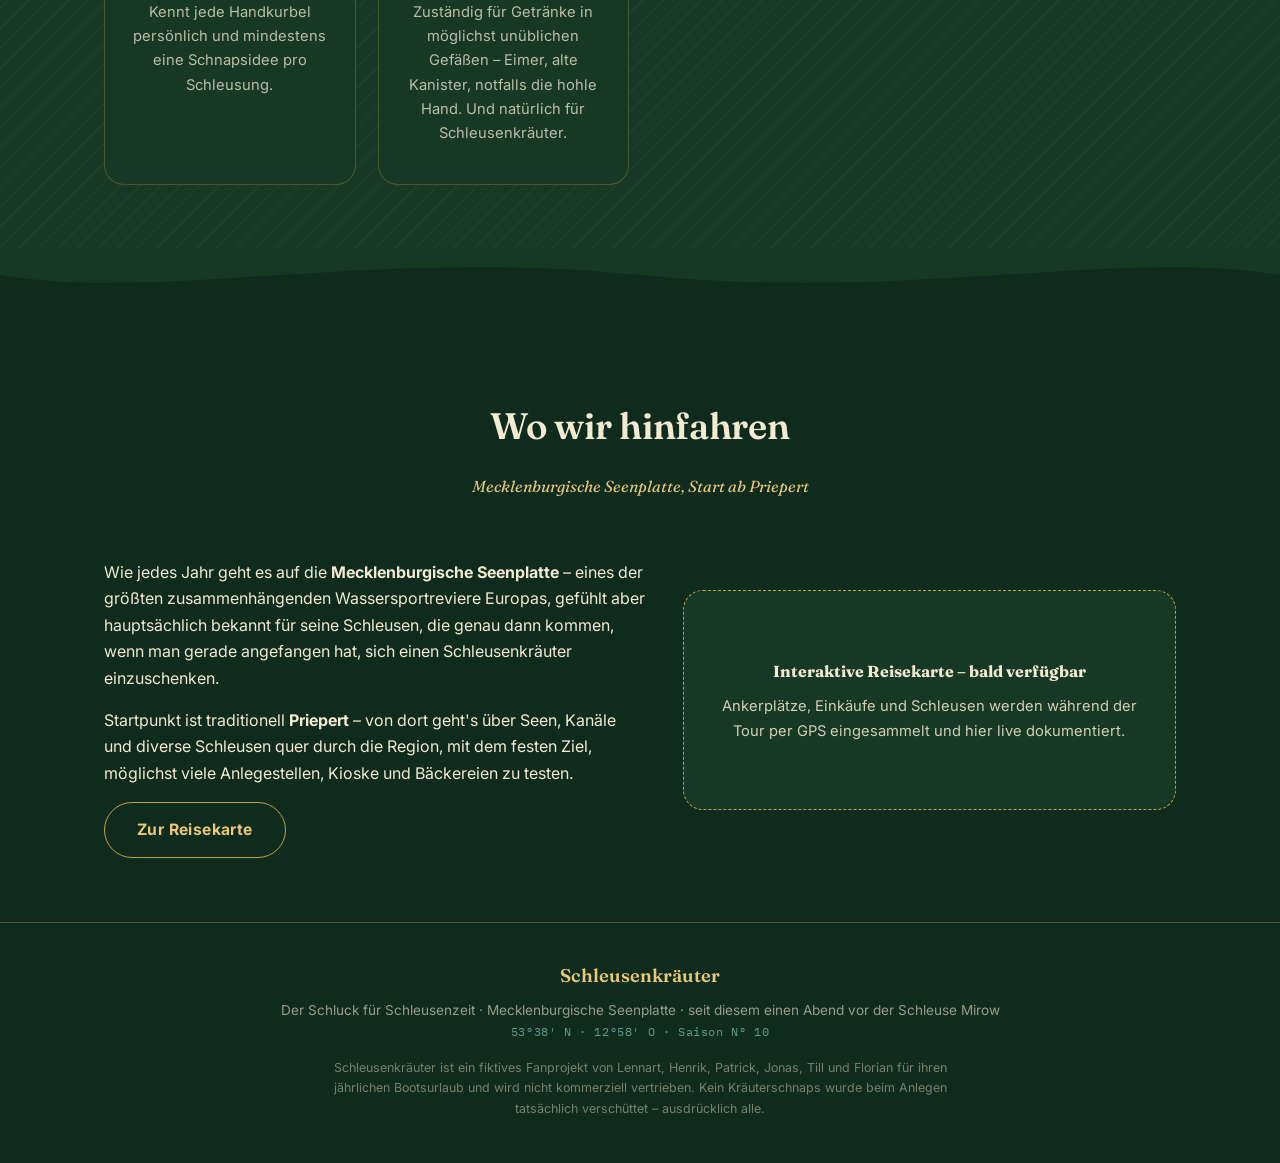
==== commit fc58687e: "Countdown zaehlt nach Abfahrt automatisch hoch Ab dem Zieldatum wechselt die Startseite von Countdow" ====
--- a/index.html
+++ b/index.html
@@ -64,15 +64,14 @@
 <section id="countdown" class="panel" style="border-top:none;padding-top:20px;">
   <div class="container">
     <div class="countdown-box">
-      <h2>Bis zum Ablegen in Priepert</h2>
-      <p class="countdown-note">Dann heißt es wieder: Leinen los, Poller frei, Schleusenkräuter kalt gestellt.</p>
+      <h2 id="countdown-heading">Bis zum Ablegen in Priepert</h2>
+      <p class="countdown-note" id="countdown-note-top">Dann heißt es wieder: Leinen los, Poller frei, Schleusenkräuter kalt gestellt.</p>
       <div class="countdown-timer" id="countdown-timer">
         <div class="unit"><div class="num" id="cd-days">00</div><div class="label">Tage</div></div>
         <div class="unit"><div class="num" id="cd-hours">00</div><div class="label">Stunden</div></div>
         <div class="unit"><div class="num" id="cd-minutes">00</div><div class="label">Minuten</div></div>
         <div class="unit"><div class="num" id="cd-seconds">00</div><div class="label">Sekunden</div></div>
       </div>
-      <p id="countdown-expired" class="countdown-expired" style="display:none;"></p>
       <p class="countdown-note">13.07.2026, 13:00 Uhr – Start der Tour auf der Mecklenburgischen Seenplatte, ab Priepert.</p>
     </div>
   </div>
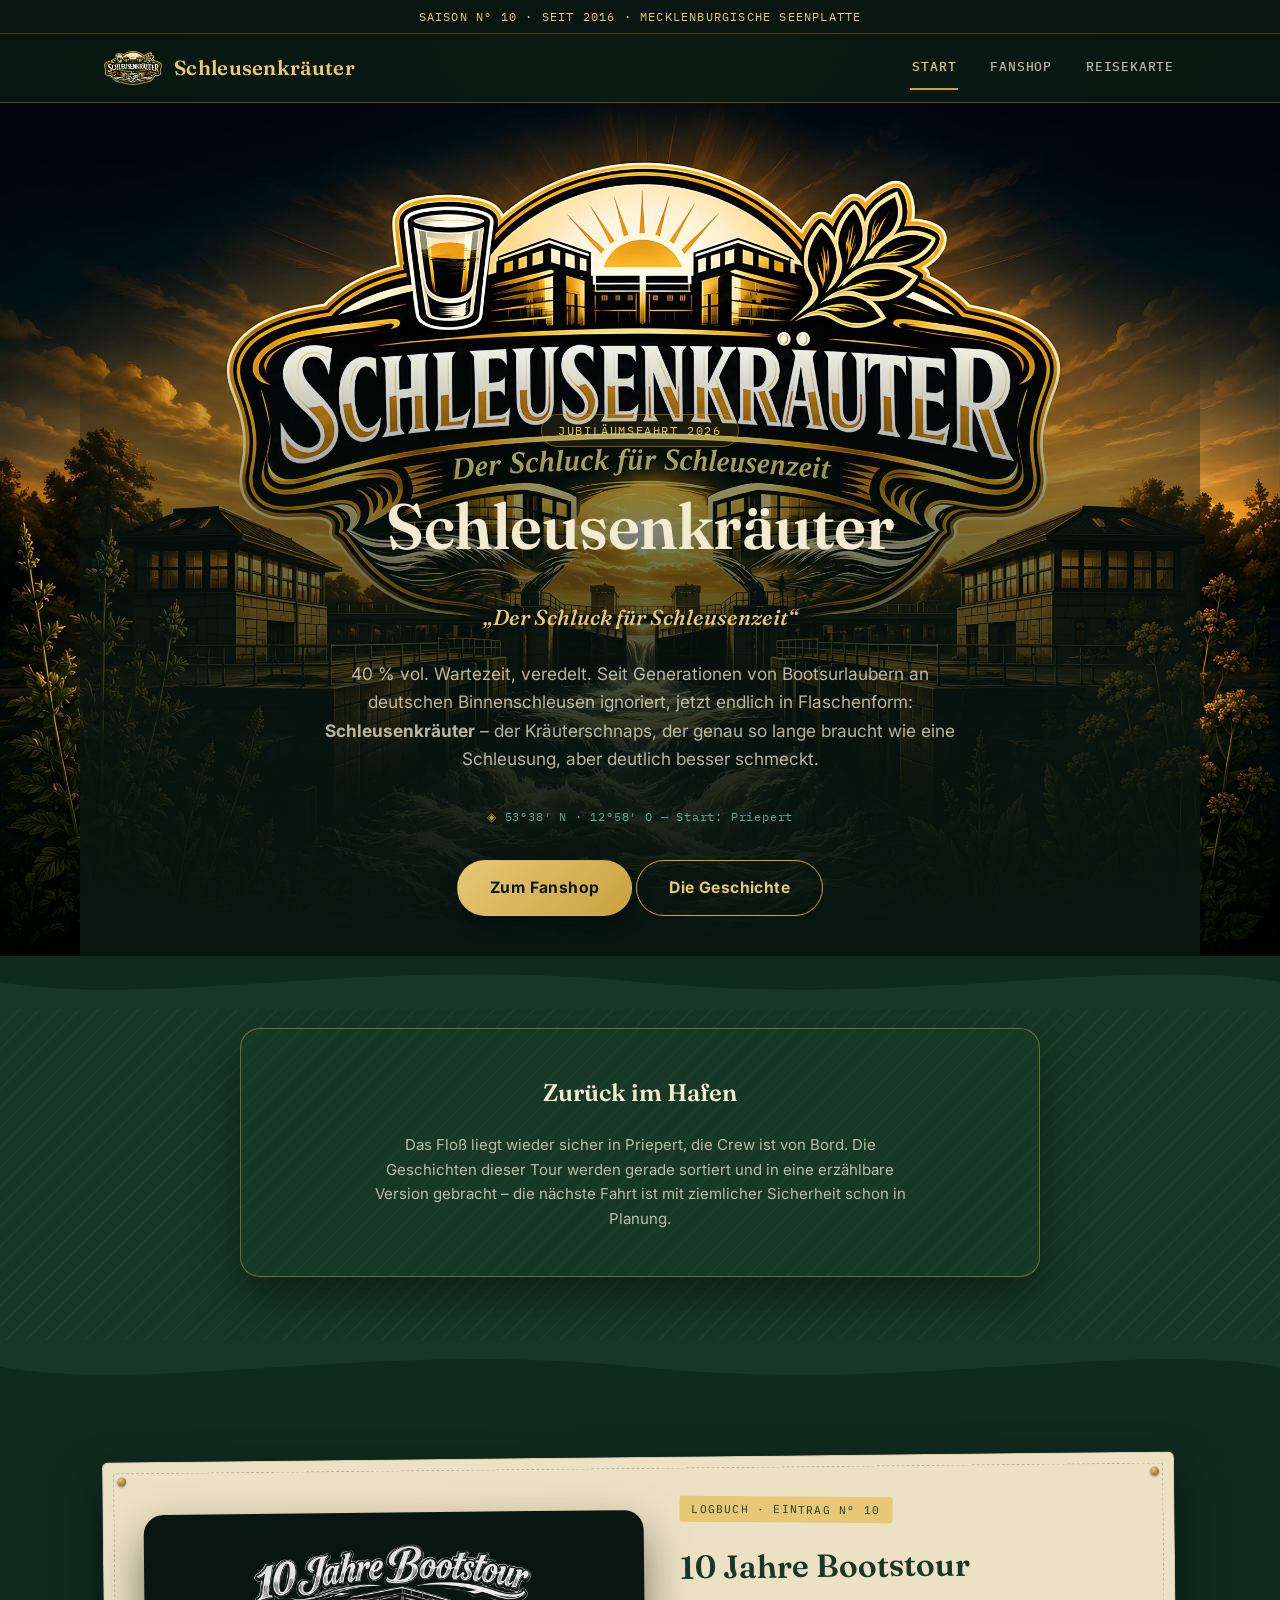
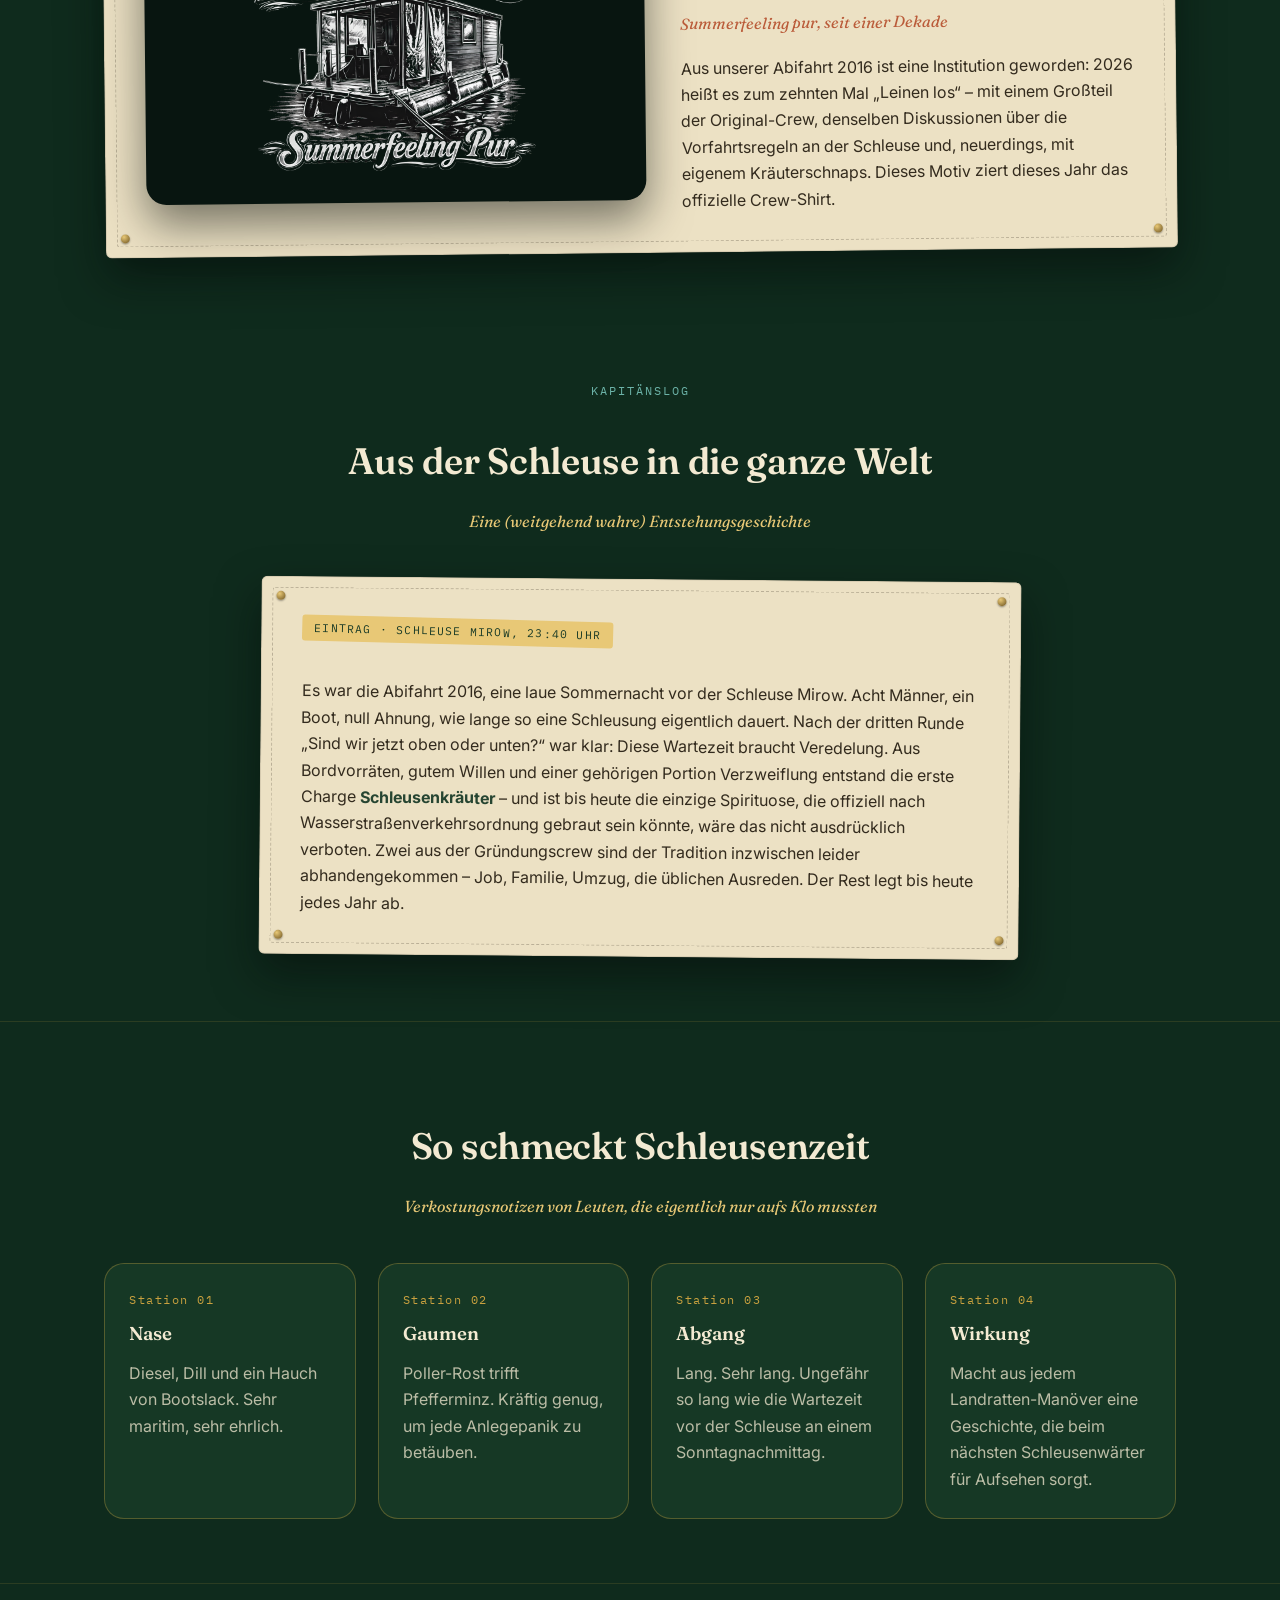
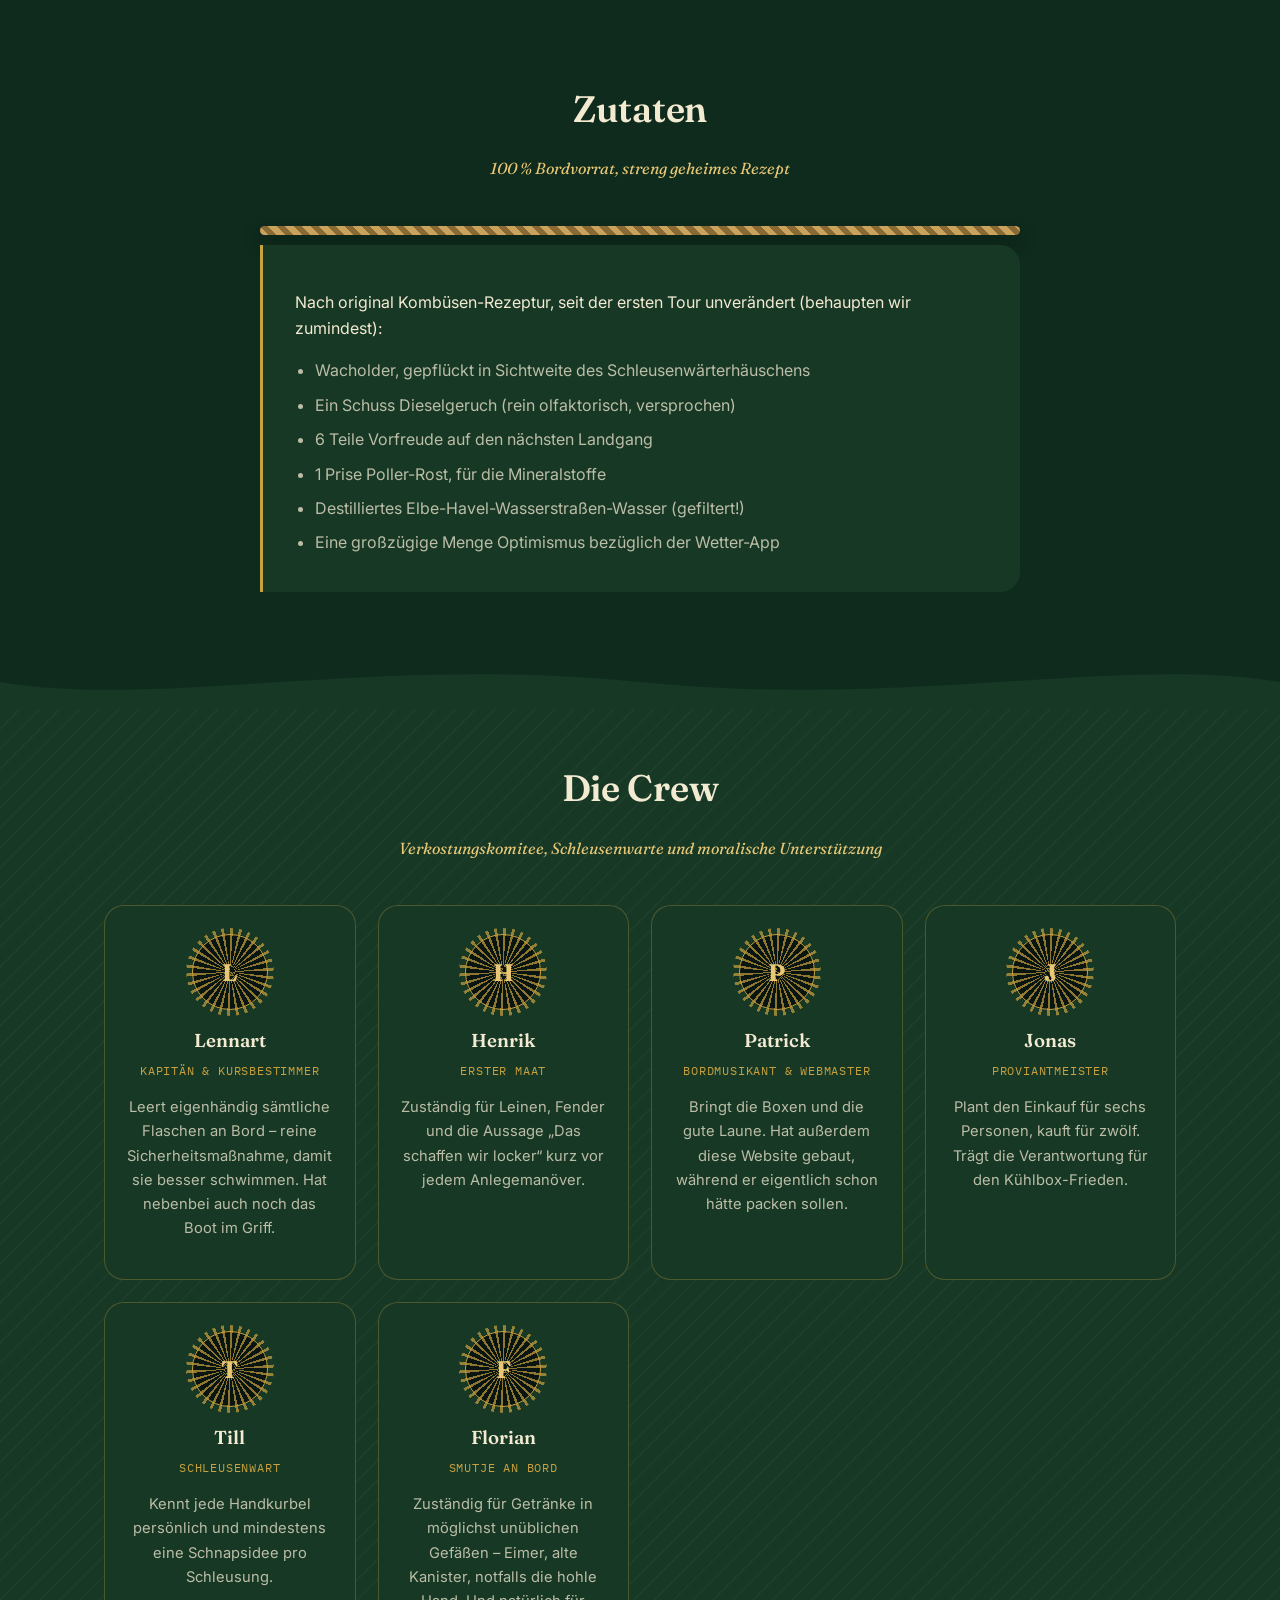
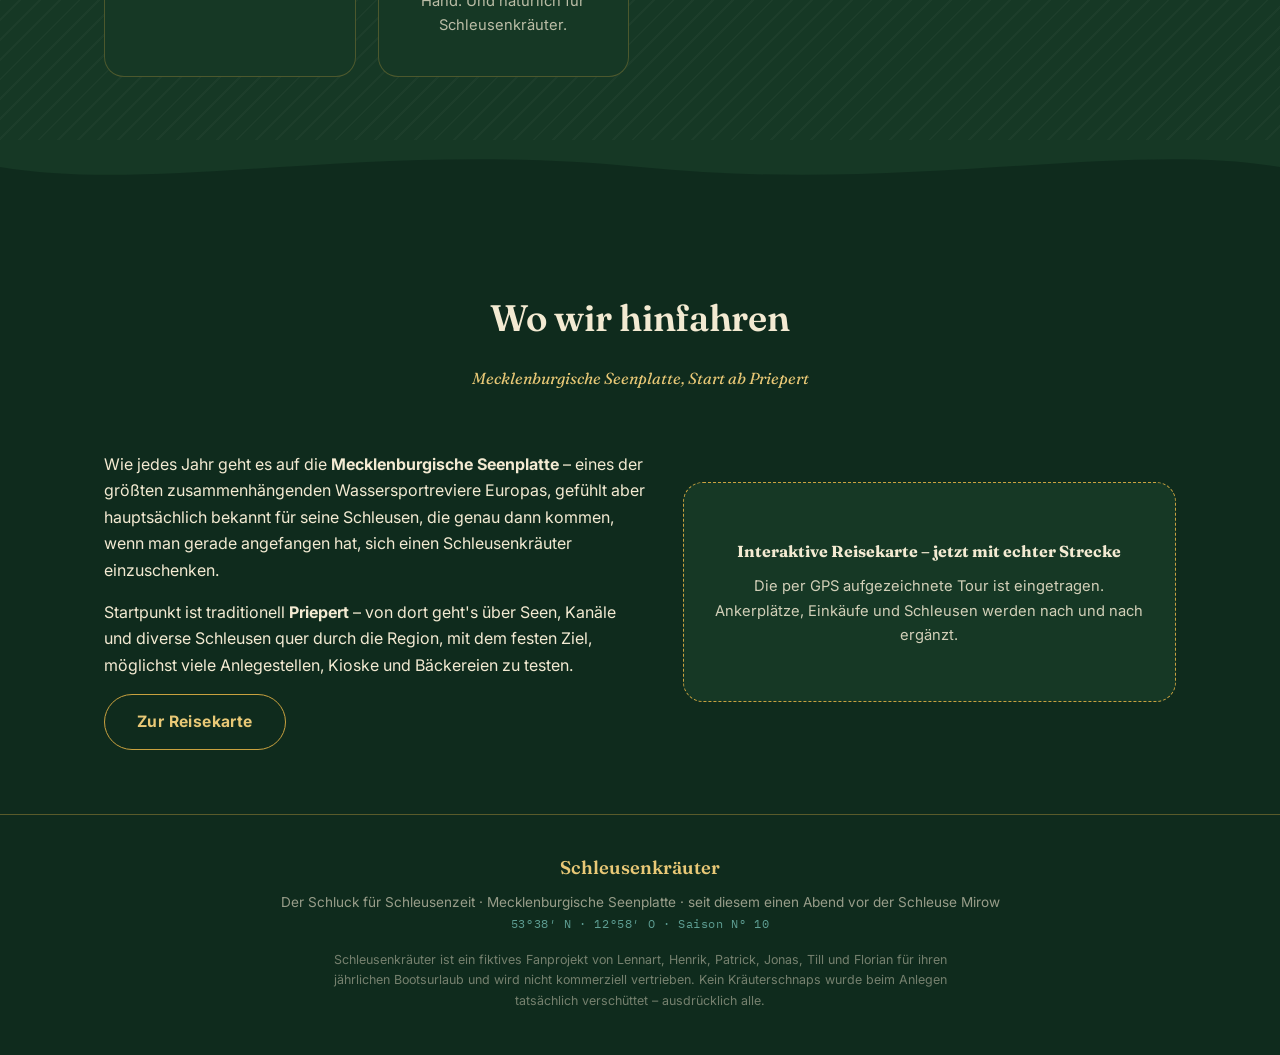
==== commit 3f424d0d: "Countdown durch Rueckkehr-Text ersetzt, echte GPS-Strecke auf Reisekarte - Landingpage: Timer entfer" ====
--- a/index.html
+++ b/index.html
@@ -64,15 +64,13 @@
 <section id="countdown" class="panel" style="border-top:none;padding-top:20px;">
   <div class="container">
     <div class="countdown-box">
-      <h2 id="countdown-heading">Bis zum Ablegen in Priepert</h2>
-      <p class="countdown-note" id="countdown-note-top">Dann heißt es wieder: Leinen los, Poller frei, Schleusenkräuter kalt gestellt.</p>
-      <div class="countdown-timer" id="countdown-timer">
-        <div class="unit"><div class="num" id="cd-days">00</div><div class="label">Tage</div></div>
-        <div class="unit"><div class="num" id="cd-hours">00</div><div class="label">Stunden</div></div>
-        <div class="unit"><div class="num" id="cd-minutes">00</div><div class="label">Minuten</div></div>
-        <div class="unit"><div class="num" id="cd-seconds">00</div><div class="label">Sekunden</div></div>
-      </div>
-      <p class="countdown-note">13.07.2026, 13:00 Uhr – Start der Tour auf der Mecklenburgischen Seenplatte, ab Priepert.</p>
+      <h2>Zurück im Hafen</h2>
+      <p class="countdown-note">
+        Das Floß liegt wieder sicher in Priepert, die Crew ist von Bord.
+        Die Geschichten dieser Tour werden gerade sortiert und in eine
+        erzählbare Version gebracht – die nächste Fahrt ist mit ziemlicher
+        Sicherheit schon in Planung.
+      </p>
     </div>
   </div>
 </section>
@@ -256,10 +254,10 @@
         <a href="karte.html" class="btn btn-secondary">Zur Reisekarte</a>
       </div>
       <div class="route-map-teaser">
-        <strong>Interaktive Reisekarte – bald verfügbar</strong>
+        <strong>Interaktive Reisekarte – jetzt mit echter Strecke</strong>
         <p style="margin:0;font-size:0.92rem;opacity:0.85;">
-          Ankerplätze, Einkäufe und Schleusen werden während der Tour per GPS
-          eingesammelt und hier live dokumentiert.
+          Die per GPS aufgezeichnete Tour ist eingetragen. Ankerplätze,
+          Einkäufe und Schleusen werden nach und nach ergänzt.
         </p>
       </div>
     </div>
@@ -279,6 +277,5 @@
   </p>
 </footer>
 
-<script src="assets/js/countdown.js"></script>
 </body>
 </html>
--- a/assets/css/style.css
+++ b/assets/css/style.css
@@ -381,51 +381,11 @@
   margin-top: 0;
 }
 
-.countdown-timer {
-  display: flex;
-  justify-content: center;
-  gap: 16px;
-  flex-wrap: wrap;
-  margin: 30px 0 14px;
-}
-
-.countdown-timer .unit {
-  background: var(--ink);
-  border: 1.5px solid var(--brass);
-  border-radius: 14px;
-  min-width: 92px;
-  padding: 18px 10px;
-  box-shadow: inset 0 0 0 3px rgba(201, 161, 63, 0.12);
-}
-
-.countdown-timer .unit .num {
-  font-size: 2.1rem;
-  font-weight: 600;
-  color: var(--brass-light);
-  font-family: var(--font-mono);
-  line-height: 1;
-  font-variant-numeric: tabular-nums;
-}
-
-.countdown-timer .unit .label {
-  font-size: 0.68rem;
-  text-transform: uppercase;
-  letter-spacing: 1.4px;
-  color: var(--cream-dim);
-  margin-top: 8px;
-  font-family: var(--font-mono);
-}
-
 .countdown-note {
   font-size: 0.94rem;
   color: var(--cream-dim);
-}
-
-.countdown-expired {
-  font-size: 1.3rem;
-  color: var(--brass-light);
-  font-weight: 700;
-  font-family: var(--font-display);
+  max-width: 560px;
+  margin: 18px auto 0;
 }
 
 /* ---------- Logbuch-Seiten (Chartpapier-Karten) ---------- */
